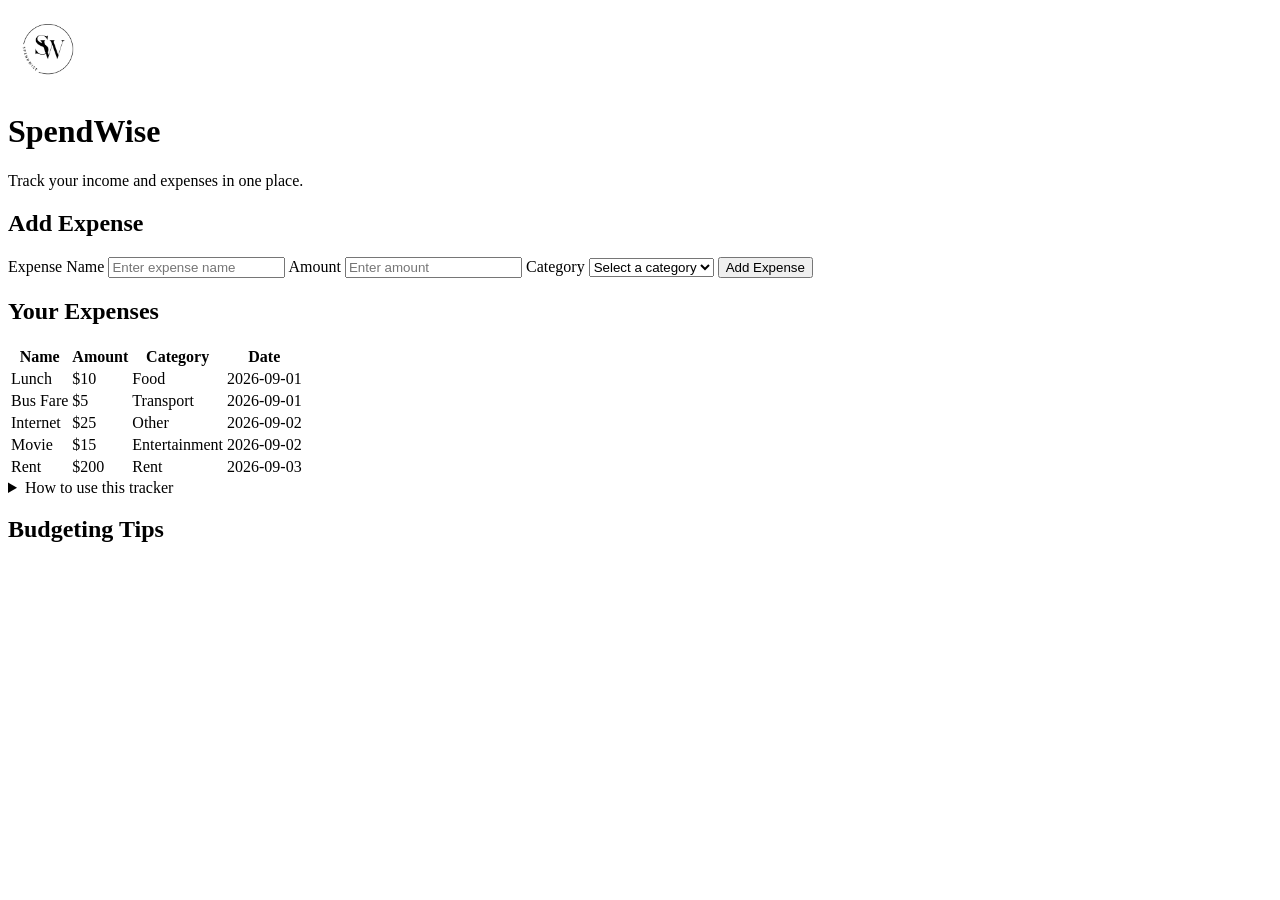
==== index.html @ 2a1459c1 "Week 3" ====
<!DOCTYPE html>
<html lang="en">
<head>
    <meta charset="UTF-8">
    <meta name="viewport" content="width=device-width, initial-scale=1.0">
    <title>SpendWise - Budget Tracker</title>
    <link rel="preconnect" href="https://fonts.googleapis.com">
<link rel="preconnect" href="https://fonts.gstatic.com" crossorigin>
<link href="https://fonts.googleapis.com/css2?family=DM+Sans:wght@400;500;600;700&family=Space+Grotesk:wght@500;600;700&display=swap" rel="stylesheet">


<link rel="stylesheet" href="style.css">
</head>

<body>

    <header id="page-header">
        <img
            src="Assets/Logo.jpg"
            alt="SpendWise logo"
            width="80"
        >

        <h1>SpendWise</h1>
        <p>Track your income and expenses in one place.</p>
    </header>

    <!-- Add Expense Section -->
    <section class="add-expense-section">
        <h2>Add Expense</h2>

        <form>
            <label for="expense-name">Expense Name</label>
            <input
                type="text"
                id="expense-name"
                placeholder="Enter expense name"
            >

            <label for="expense-amount">Amount</label>
            <input
                type="number"
                id="expense-amount"
                placeholder="Enter amount"
            >

            <label for="expense-category">Category</label>
            <select id="expense-category">
                <option value="">Select a category</option>
                <option value="food">Food</option>
                <option value="transport">Transport</option>
                <option value="rent">Rent</option>
                <option value="entertainment">Entertainment</option>
                <option value="other">Other</option>
            </select>

            <button type="button">Add Expense</button>
        </form>
    </section>

    <!-- Expenses Section -->
    <section class="expenses-section">
        <h2>Your Expenses</h2>

        <table>
            <thead>
                <tr>
                    <th>Name</th>
                    <th>Amount</th>
                    <th>Category</th>
                    <th>Date</th>
                </tr>
            </thead>

            <tbody>
                <tr>
                    <td>Lunch</td>
                    <td>$10</td>
                    <td>Food</td>
                    <td>2026-09-01</td>
                </tr>

                <tr>
                    <td>Bus Fare</td>
                    <td>$5</td>
                    <td>Transport</td>
                    <td>2026-09-01</td>
                </tr>

                <tr>
                    <td>Internet</td>
                    <td>$25</td>
                    <td>Other</td>
                    <td>2026-09-02</td>
                </tr>

                <tr>
                    <td>Movie</td>
                    <td>$15</td>
                    <td>Entertainment</td>
                    <td>2026-09-02</td>
                </tr>

                <tr>
                    <td>Rent</td>
                    <td>$200</td>
                    <td>Rent</td>
                    <td>2026-09-03</td>
                </tr>
            </tbody>
        </table>
    </section>

    <!-- Interactive Details Section -->
    <details>
        <summary>How to use this tracker</summary>
        <p>
            Enter the name and amount of your expense, select a category,
            and click the Add Expense button. Expense functionality will
            be added with JavaScript in a later week.
        </p>
    </details>

    <!-- Multimedia Section -->
    <section class="multimedia-section">
        <h2>Budgeting Tips</h2>

        <iframe
            width="560"
            height="315"
            src="https://www.youtube.com/embed/HQzoZfc3GwQ"
            title="Budgeting tips video"
            frameborder="0"
            allowfullscreen>
        </iframe>
    </section>

</body>
</html>
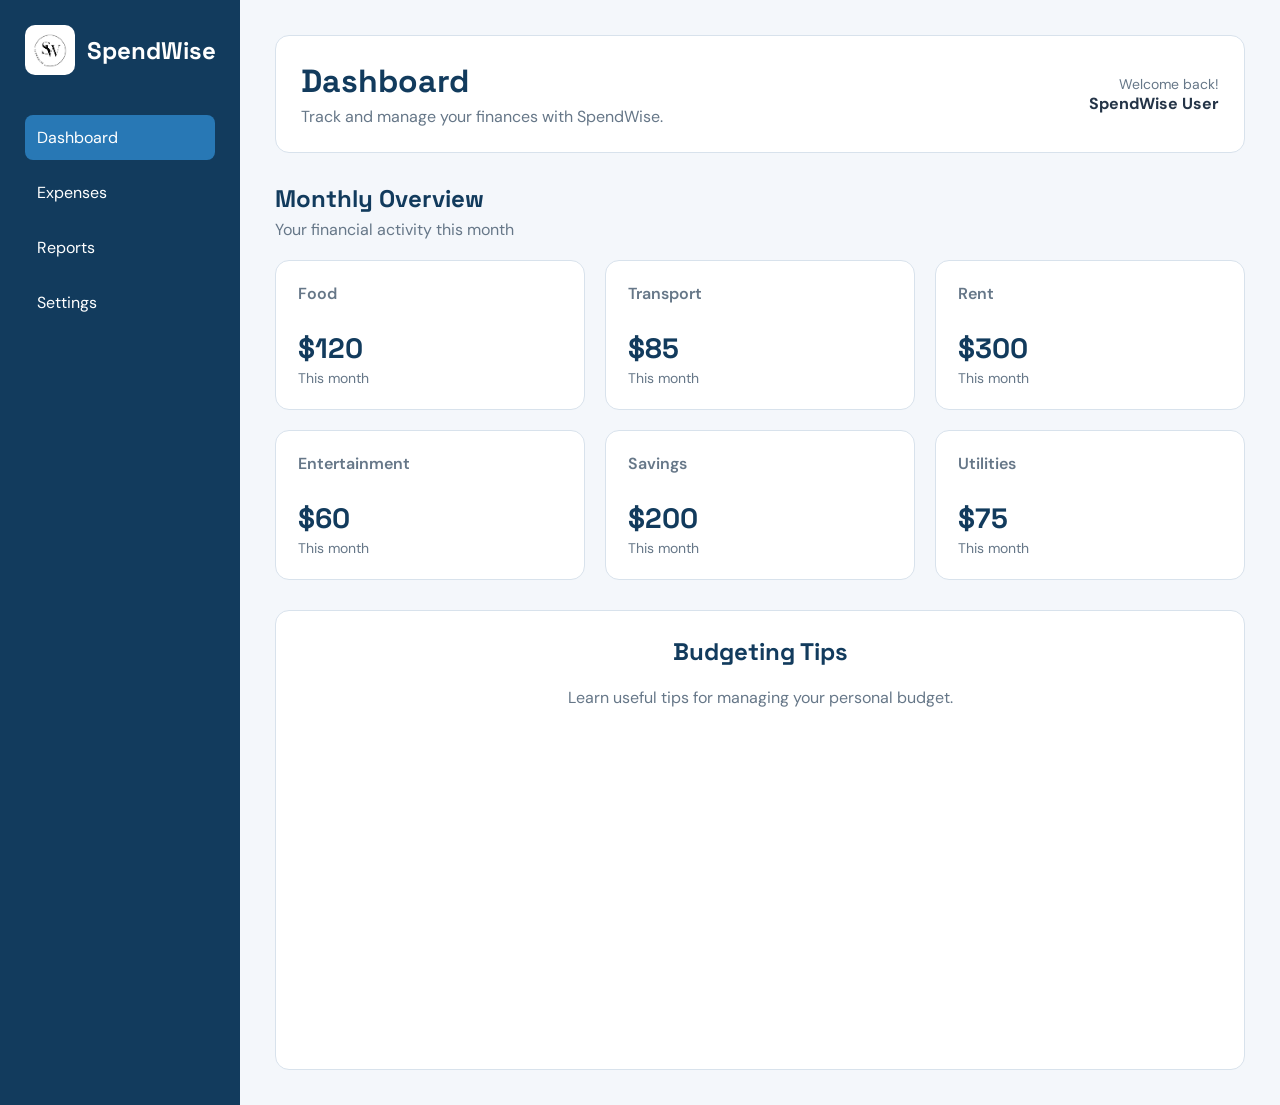
==== commit bbed4c8b: "Week 4" ====
--- a/index.html
+++ b/index.html
@@ -1,139 +1,353 @@
 <!DOCTYPE html>
 <html lang="en">
+
 <head>
     <meta charset="UTF-8">
+
     <meta name="viewport" content="width=device-width, initial-scale=1.0">
+
     <title>SpendWise - Budget Tracker</title>
+
+    <!-- Google Fonts -->
     <link rel="preconnect" href="https://fonts.googleapis.com">
-<link rel="preconnect" href="https://fonts.gstatic.com" crossorigin>
-<link href="https://fonts.googleapis.com/css2?family=DM+Sans:wght@400;500;600;700&family=Space+Grotesk:wght@500;600;700&display=swap" rel="stylesheet">
-
-
-<link rel="stylesheet" href="style.css">
+
+    <link
+        rel="preconnect"
+        href="https://fonts.gstatic.com"
+        crossorigin
+    >
+
+    <link
+        href="https://fonts.googleapis.com/css2?family=DM+Sans:wght@400;500;600;700&family=Space+Grotesk:wght@500;600;700&display=swap"
+        rel="stylesheet"
+    >
+
+    <!-- CSS -->
+    <link rel="stylesheet" href="./styles.css">
 </head>
 
+
 <body>
 
-    <header id="page-header">
-        <img
-            src="Assets/Logo.jpg"
-            alt="SpendWise logo"
-            width="80"
-        >
-
-        <h1>SpendWise</h1>
-        <p>Track your income and expenses in one place.</p>
-    </header>
-
-    <!-- Add Expense Section -->
-    <section class="add-expense-section">
-        <h2>Add Expense</h2>
-
-        <form>
-            <label for="expense-name">Expense Name</label>
-            <input
-                type="text"
-                id="expense-name"
-                placeholder="Enter expense name"
+    <!-- =====================================
+         MAIN DASHBOARD
+         ===================================== -->
+
+    <div class="dashboard">
+
+
+        <!-- =====================================
+             SIDEBAR / NAVIGATION
+             ===================================== -->
+
+        <aside class="sidebar">
+
+            <div class="sidebar-logo">
+
+                <!-- Existing Week 2 logo -->
+                <img
+                    src="Assets/Logo.jpg"
+                    alt="SpendWise logo"
+                    width="50"
+                >
+
+                <h2>SpendWise</h2>
+
+            </div>
+
+
+            <nav class="navigation">
+
+                <a
+                    href="#dashboard"
+                    class="nav-item active"
+                >
+                    Dashboard
+                </a>
+
+                <a
+                    href="#expenses"
+                    class="nav-item"
+                >
+                    Expenses
+                </a>
+
+                <a
+                    href="#reports"
+                    class="nav-item"
+                >
+                    Reports
+                </a>
+
+                <a
+                    href="#settings"
+                    class="nav-item"
+                >
+                    Settings
+                </a>
+
+            </nav>
+
+        </aside>
+
+
+        <!-- =====================================
+             MAIN CONTENT
+             ===================================== -->
+
+        <main class="main-content">
+
+
+            <!-- =====================================
+                 HEADER
+                 ===================================== -->
+
+            <header
+                class="dashboard-header"
+                id="dashboard"
             >
 
-            <label for="expense-amount">Amount</label>
-            <input
-                type="number"
-                id="expense-amount"
-                placeholder="Enter amount"
-            >
-
-            <label for="expense-category">Category</label>
-            <select id="expense-category">
-                <option value="">Select a category</option>
-                <option value="food">Food</option>
-                <option value="transport">Transport</option>
-                <option value="rent">Rent</option>
-                <option value="entertainment">Entertainment</option>
-                <option value="other">Other</option>
-            </select>
-
-            <button type="button">Add Expense</button>
-        </form>
-    </section>
-
-    <!-- Expenses Section -->
-    <section class="expenses-section">
-        <h2>Your Expenses</h2>
-
-        <table>
-            <thead>
-                <tr>
-                    <th>Name</th>
-                    <th>Amount</th>
-                    <th>Category</th>
-                    <th>Date</th>
-                </tr>
-            </thead>
-
-            <tbody>
-                <tr>
-                    <td>Lunch</td>
-                    <td>$10</td>
-                    <td>Food</td>
-                    <td>2026-09-01</td>
-                </tr>
-
-                <tr>
-                    <td>Bus Fare</td>
-                    <td>$5</td>
-                    <td>Transport</td>
-                    <td>2026-09-01</td>
-                </tr>
-
-                <tr>
-                    <td>Internet</td>
-                    <td>$25</td>
-                    <td>Other</td>
-                    <td>2026-09-02</td>
-                </tr>
-
-                <tr>
-                    <td>Movie</td>
-                    <td>$15</td>
-                    <td>Entertainment</td>
-                    <td>2026-09-02</td>
-                </tr>
-
-                <tr>
-                    <td>Rent</td>
-                    <td>$200</td>
-                    <td>Rent</td>
-                    <td>2026-09-03</td>
-                </tr>
-            </tbody>
-        </table>
-    </section>
-
-    <!-- Interactive Details Section -->
-    <details>
-        <summary>How to use this tracker</summary>
-        <p>
-            Enter the name and amount of your expense, select a category,
-            and click the Add Expense button. Expense functionality will
-            be added with JavaScript in a later week.
-        </p>
-    </details>
-
-    <!-- Multimedia Section -->
-    <section class="multimedia-section">
-        <h2>Budgeting Tips</h2>
-
-        <iframe
-            width="560"
-            height="315"
-            src="https://www.youtube.com/embed/HQzoZfc3GwQ"
-            title="Budgeting tips video"
-            frameborder="0"
-            allowfullscreen>
-        </iframe>
-    </section>
+                <div class="header-content">
+
+                    <h1>Dashboard</h1>
+
+                    <p>
+                        Track and manage your finances with SpendWise.
+                    </p>
+
+                </div>
+
+
+                <div class="user-info">
+
+                    <span>Welcome back!</span>
+
+                    <strong>SpendWise User</strong>
+
+                </div>
+
+            </header>
+
+
+            <!-- =====================================
+                 MONTHLY OVERVIEW
+                 ===================================== -->
+
+            <section class="dashboard-section">
+
+                <div class="section-heading">
+
+                    <h2>Monthly Overview</h2>
+
+                    <p>
+                        Your financial activity this month
+                    </p>
+
+                </div>
+
+
+                <!-- =====================================
+                     CATEGORY CARDS
+                     ===================================== -->
+
+                <div class="card-grid">
+
+
+                    <!-- Food -->
+
+                    <article
+                        class="category-card"
+                        tabindex="0"
+                    >
+
+                        <div class="card-top">
+
+                            <span class="card-label">
+                                Food
+                            </span>
+
+                        </div>
+
+
+                        <div class="card-bottom">
+
+                            <h3>$120</h3>
+
+                            <p>This month</p>
+
+                        </div>
+
+                    </article>
+
+
+                    <!-- Transport -->
+
+                    <article
+                        class="category-card"
+                        tabindex="0"
+                    >
+
+                        <div class="card-top">
+
+                            <span class="card-label">
+                                Transport
+                            </span>
+
+                        </div>
+
+
+                        <div class="card-bottom">
+
+                            <h3>$85</h3>
+
+                            <p>This month</p>
+
+                        </div>
+
+                    </article>
+
+
+                    <!-- Rent -->
+
+                    <article
+                        class="category-card"
+                        tabindex="0"
+                    >
+
+                        <div class="card-top">
+
+                            <span class="card-label">
+                                Rent
+                            </span>
+
+                        </div>
+
+
+                        <div class="card-bottom">
+
+                            <h3>$300</h3>
+
+                            <p>This month</p>
+
+                        </div>
+
+                    </article>
+
+
+                    <!-- Entertainment -->
+
+                    <article
+                        class="category-card"
+                        tabindex="0"
+                    >
+
+                        <div class="card-top">
+
+                            <span class="card-label">
+                                Entertainment
+                            </span>
+
+                        </div>
+
+
+                        <div class="card-bottom">
+
+                            <h3>$60</h3>
+
+                            <p>This month</p>
+
+                        </div>
+
+                    </article>
+
+
+                    <!-- Savings -->
+
+                    <article
+                        class="category-card"
+                        tabindex="0"
+                    >
+
+                        <div class="card-top">
+
+                            <span class="card-label">
+                                Savings
+                            </span>
+
+                        </div>
+
+
+                        <div class="card-bottom">
+
+                            <h3>$200</h3>
+
+                            <p>This month</p>
+
+                        </div>
+
+                    </article>
+
+
+                    <!-- Utilities -->
+
+                    <article
+                        class="category-card"
+                        tabindex="0"
+                    >
+
+                        <div class="card-top">
+
+                            <span class="card-label">
+                                Utilities
+                            </span>
+
+                        </div>
+
+
+                        <div class="card-bottom">
+
+                            <h3>$75</h3>
+
+                            <p>This month</p>
+
+                        </div>
+
+                    </article>
+
+                </div>
+
+            </section>
+
+
+            <!-- =====================================
+                 PREVIOUS WEEK MULTIMEDIA
+                 ===================================== -->
+
+            <section class="multimedia-section">
+
+                <h2>Budgeting Tips</h2>
+
+                <p>
+                    Learn useful tips for managing your personal budget.
+                </p>
+
+                <iframe
+                    width="560"
+                    height="315"
+                    src="https://www.youtube.com/embed/HQzoZfc3GwQ"
+                    title="Budgeting tips video"
+                    frameborder="0"
+                    allowfullscreen>
+                </iframe>
+
+            </section>
+
+
+        </main>
+
+    </div>
+
 
 </body>
+
 </html>
--- a/styles.css
+++ b/styles.css
@@ -0,0 +1,539 @@
+/* =========================================
+   SPENDWISE
+   WEEK 4 ASSIGNMENT
+   CSS GRID + FLEXBOX
+   ========================================= */
+
+
+/* =========================================
+   CSS CUSTOM PROPERTIES
+   ========================================= */
+
+:root {
+
+    /* Brand color */
+    --brand-color: #123b5d;
+
+    /* Accent color */
+    --accent-color: #2878b5;
+
+    /* Background and surface */
+    --background-color: #f4f7fb;
+    --surface-color: #ffffff;
+
+    /* Text colors */
+    --primary-text-color: #243447;
+    --secondary-text-color: #667788;
+
+    /* Other theme variables */
+    --light-text-color: #ffffff;
+    --border-color: #d8e2ec;
+
+    /* Card shadow */
+    --card-shadow: 0 8px 20px rgba(18, 59, 93, 0.12);
+}
+
+
+/* =========================================
+   BASIC STYLES
+   ========================================= */
+
+* {
+    box-sizing: border-box;
+}
+
+
+body {
+
+    margin: 0;
+
+    font-family: "DM Sans", sans-serif;
+
+    background-color: var(--background-color);
+
+    color: var(--primary-text-color);
+}
+
+
+/* =========================================
+   DASHBOARD
+   CSS GRID
+   ========================================= */
+
+.dashboard {
+
+    min-height: 100vh;
+
+    display: grid;
+
+    grid-template-columns: 240px 1fr;
+}
+
+
+/* =========================================
+   SIDEBAR
+   FLEXBOX
+   ========================================= */
+
+.sidebar {
+
+    background-color: var(--brand-color);
+
+    color: var(--light-text-color);
+
+    padding: 25px;
+
+    display: flex;
+
+    flex-direction: column;
+}
+
+
+/* =========================================
+   SIDEBAR LOGO
+   FLEXBOX
+   ========================================= */
+
+.sidebar-logo {
+
+    display: flex;
+
+    align-items: center;
+
+    gap: 12px;
+
+    margin-bottom: 40px;
+}
+
+
+.sidebar-logo img {
+
+    border-radius: 10px;
+}
+
+
+.sidebar-logo h2 {
+
+    margin: 0;
+
+    font-family: "Space Grotesk", sans-serif;
+}
+
+
+/* =========================================
+   NAVIGATION
+   FLEXBOX
+   ========================================= */
+
+.navigation {
+
+    display: flex;
+
+    flex-direction: column;
+
+    gap: 10px;
+}
+
+
+.nav-item {
+
+    display: flex;
+
+    align-items: center;
+
+    padding: 12px;
+
+    color: var(--light-text-color);
+
+    text-decoration: none;
+
+    border-radius: 8px;
+
+    transition: background-color 0.2s ease;
+}
+
+
+.nav-item:hover,
+.nav-item.active {
+
+    background-color: var(--accent-color);
+}
+
+
+/* =========================================
+   MAIN CONTENT
+   ========================================= */
+
+.main-content {
+
+    padding: 35px;
+}
+
+
+/* =========================================
+   HEADER
+   FLEXBOX
+   ========================================= */
+
+.dashboard-header {
+
+    display: flex;
+
+    justify-content: space-between;
+
+    align-items: center;
+
+    background-color: var(--surface-color);
+
+    padding: 25px;
+
+    margin-bottom: 30px;
+
+    border: 1px solid var(--border-color);
+
+    border-radius: 14px;
+}
+
+
+/* Header heading */
+
+.dashboard-header h1 {
+
+    margin: 0 0 5px;
+
+    font-family: "Space Grotesk", sans-serif;
+
+    color: var(--brand-color);
+}
+
+
+/* Header paragraph */
+
+.dashboard-header p {
+
+    margin: 0;
+
+    color: var(--secondary-text-color);
+}
+
+
+/* =========================================
+   USER INFORMATION
+   FLEXBOX
+   ========================================= */
+
+.user-info {
+
+    display: flex;
+
+    flex-direction: column;
+
+    text-align: right;
+}
+
+
+.user-info span {
+
+    color: var(--secondary-text-color);
+
+    font-size: 14px;
+}
+
+
+/* =========================================
+   SECTION HEADING
+   ========================================= */
+
+.section-heading {
+
+    margin-bottom: 20px;
+}
+
+
+.section-heading h2 {
+
+    margin: 0;
+
+    font-family: "Space Grotesk", sans-serif;
+
+    color: var(--brand-color);
+}
+
+
+.section-heading p {
+
+    margin: 5px 0 0;
+
+    color: var(--secondary-text-color);
+}
+
+
+/* =========================================
+   CATEGORY CARD GRID
+   CSS GRID
+   ========================================= */
+
+.card-grid {
+
+    display: grid;
+
+    grid-template-columns: repeat(3, 1fr);
+
+    gap: 20px;
+}
+
+
+/* =========================================
+   CATEGORY CARDS
+   FLEXBOX
+   ========================================= */
+
+.category-card {
+
+    background-color: var(--surface-color);
+
+    min-height: 150px;
+
+    padding: 22px;
+
+    border: 1px solid var(--border-color);
+
+    border-radius: 14px;
+
+    display: flex;
+
+    flex-direction: column;
+
+    justify-content: space-between;
+
+    transition:
+        transform 0.2s ease,
+        box-shadow 0.2s ease;
+}
+
+
+/* =========================================
+   HOVER MICRO-INTERACTION
+   ========================================= */
+
+.category-card:hover {
+
+    transform: translateY(-4px);
+
+    box-shadow: var(--card-shadow);
+}
+
+
+/* =========================================
+   KEYBOARD FOCUS MICRO-INTERACTION
+   ========================================= */
+
+.category-card:focus {
+
+    outline: 2px solid var(--accent-color);
+
+    transform: translateY(-4px);
+
+    box-shadow: var(--card-shadow);
+}
+
+
+/* =========================================
+   CARD CONTENT
+   FLEXBOX
+   ========================================= */
+
+.card-top {
+
+    display: flex;
+
+    align-items: center;
+}
+
+
+.card-label {
+
+    font-weight: 600;
+
+    color: var(--secondary-text-color);
+}
+
+
+.card-bottom h3 {
+
+    margin: 0;
+
+    font-family: "Space Grotesk", sans-serif;
+
+    font-size: 28px;
+
+    color: var(--brand-color);
+}
+
+
+.card-bottom p {
+
+    margin: 3px 0 0;
+
+    color: var(--secondary-text-color);
+
+    font-size: 14px;
+}
+
+
+/* =========================================
+   PREVIOUS WEEK MULTIMEDIA
+   ========================================= */
+
+.multimedia-section {
+
+    margin-top: 30px;
+
+    padding: 25px;
+
+    background-color: var(--surface-color);
+
+    border: 1px solid var(--border-color);
+
+    border-radius: 14px;
+
+    text-align: center;
+}
+
+
+.multimedia-section h2 {
+
+    margin-top: 0;
+
+    font-family: "Space Grotesk", sans-serif;
+
+    color: var(--brand-color);
+}
+
+
+.multimedia-section p {
+
+    color: var(--secondary-text-color);
+}
+
+
+.multimedia-section iframe {
+
+    max-width: 100%;
+
+    border-radius: 10px;
+}
+
+
+/* =========================================
+   RESPONSIVE DESIGN
+   BELOW 768px
+   ========================================= */
+
+@media (max-width: 768px) {
+
+    /* Single-column dashboard */
+
+    .dashboard {
+
+        grid-template-columns: 1fr;
+    }
+
+
+    /* Sidebar */
+
+    .sidebar {
+
+        padding: 15px;
+    }
+
+
+    .sidebar-logo {
+
+        margin-bottom: 15px;
+    }
+
+
+    /* Horizontal navigation */
+
+    .navigation {
+
+        flex-direction: row;
+
+        flex-wrap: wrap;
+    }
+
+
+    .nav-item {
+
+        flex: 1;
+
+        justify-content: center;
+    }
+
+
+    /* Main content */
+
+    .main-content {
+
+        padding: 20px;
+    }
+
+
+    /* Header becomes vertical */
+
+    .dashboard-header {
+
+        flex-direction: column;
+
+        align-items: flex-start;
+
+        gap: 15px;
+    }
+
+
+    .user-info {
+
+        text-align: left;
+    }
+
+
+    /* Cards become one column */
+
+    .card-grid {
+
+        grid-template-columns: 1fr;
+    }
+
+}
+
+
+/* =========================================
+   DARK THEME
+   STRETCH GOAL
+   ========================================= */
+
+@media (prefers-color-scheme: dark) {
+
+    :root {
+
+        --brand-color: #8ec5e8;
+
+        --accent-color: #4d9ed0;
+
+        --background-color: #101820;
+
+        --surface-color: #1e2933;
+
+        --primary-text-color: #f1f5f9;
+
+        --secondary-text-color: #b5c1cc;
+
+        --light-text-color: #ffffff;
+
+        --border-color: #344454;
+
+        --card-shadow: 0 8px 20px rgba(0, 0, 0, 0.25);
+    }
+
+}
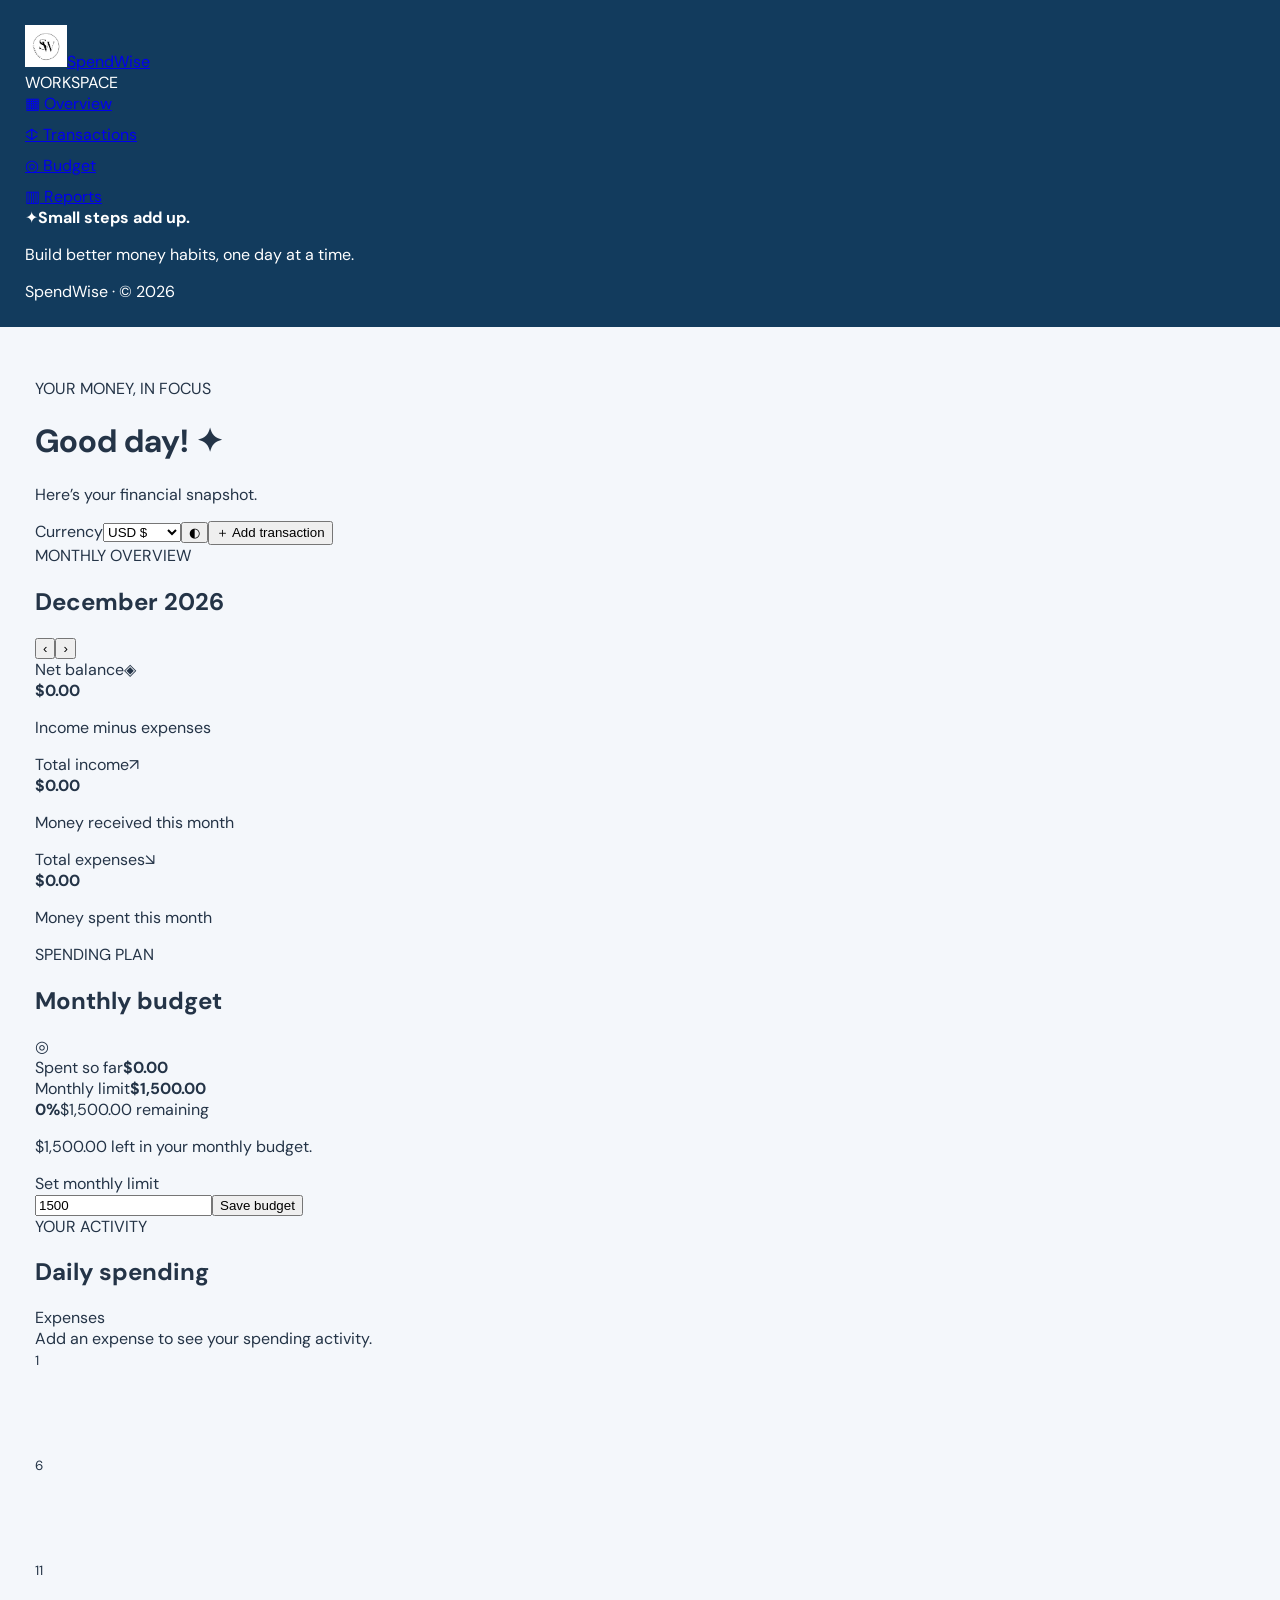
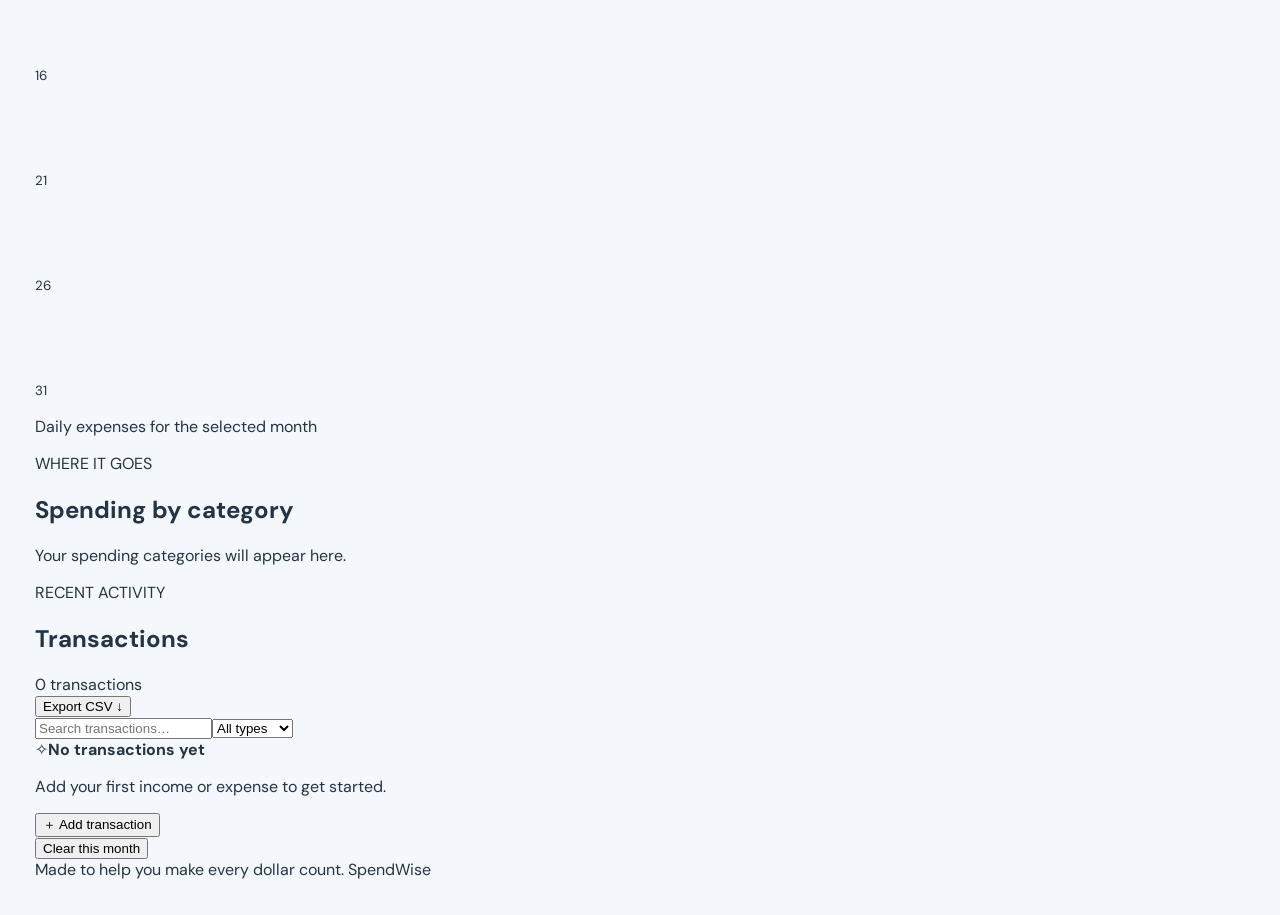
==== commit 6890d084: "Build responsive SpendWise finance dashboard" ====
--- a/index.html
+++ b/index.html
@@ -1,353 +1,30 @@
-<!DOCTYPE html>
-<html lang="en">
-
-<head>
-    <meta charset="UTF-8">
-
-    <meta name="viewport" content="width=device-width, initial-scale=1.0">
-
-    <title>SpendWise - Budget Tracker</title>
-
-    <!-- Google Fonts -->
-    <link rel="preconnect" href="https://fonts.googleapis.com">
-
-    <link
-        rel="preconnect"
-        href="https://fonts.gstatic.com"
-        crossorigin
-    >
-
-    <link
-        href="https://fonts.googleapis.com/css2?family=DM+Sans:wght@400;500;600;700&family=Space+Grotesk:wght@500;600;700&display=swap"
-        rel="stylesheet"
-    >
-
-    <!-- CSS -->
-    <link rel="stylesheet" href="./styles.css">
-</head>
-
-
-<body>
-
-    <!-- =====================================
-         MAIN DASHBOARD
-         ===================================== -->
-
-    <div class="dashboard">
-
-
-        <!-- =====================================
-             SIDEBAR / NAVIGATION
-             ===================================== -->
-
-        <aside class="sidebar">
-
-            <div class="sidebar-logo">
-
-                <!-- Existing Week 2 logo -->
-                <img
-                    src="Assets/Logo.jpg"
-                    alt="SpendWise logo"
-                    width="50"
-                >
-
-                <h2>SpendWise</h2>
-
-            </div>
-
-
-            <nav class="navigation">
-
-                <a
-                    href="#dashboard"
-                    class="nav-item active"
-                >
-                    Dashboard
-                </a>
-
-                <a
-                    href="#expenses"
-                    class="nav-item"
-                >
-                    Expenses
-                </a>
-
-                <a
-                    href="#reports"
-                    class="nav-item"
-                >
-                    Reports
-                </a>
-
-                <a
-                    href="#settings"
-                    class="nav-item"
-                >
-                    Settings
-                </a>
-
-            </nav>
-
-        </aside>
-
-
-        <!-- =====================================
-             MAIN CONTENT
-             ===================================== -->
-
-        <main class="main-content">
-
-
-            <!-- =====================================
-                 HEADER
-                 ===================================== -->
-
-            <header
-                class="dashboard-header"
-                id="dashboard"
-            >
-
-                <div class="header-content">
-
-                    <h1>Dashboard</h1>
-
-                    <p>
-                        Track and manage your finances with SpendWise.
-                    </p>
-
-                </div>
-
-
-                <div class="user-info">
-
-                    <span>Welcome back!</span>
-
-                    <strong>SpendWise User</strong>
-
-                </div>
-
-            </header>
-
-
-            <!-- =====================================
-                 MONTHLY OVERVIEW
-                 ===================================== -->
-
-            <section class="dashboard-section">
-
-                <div class="section-heading">
-
-                    <h2>Monthly Overview</h2>
-
-                    <p>
-                        Your financial activity this month
-                    </p>
-
-                </div>
-
-
-                <!-- =====================================
-                     CATEGORY CARDS
-                     ===================================== -->
-
-                <div class="card-grid">
-
-
-                    <!-- Food -->
-
-                    <article
-                        class="category-card"
-                        tabindex="0"
-                    >
-
-                        <div class="card-top">
-
-                            <span class="card-label">
-                                Food
-                            </span>
-
-                        </div>
-
-
-                        <div class="card-bottom">
-
-                            <h3>$120</h3>
-
-                            <p>This month</p>
-
-                        </div>
-
-                    </article>
-
-
-                    <!-- Transport -->
-
-                    <article
-                        class="category-card"
-                        tabindex="0"
-                    >
-
-                        <div class="card-top">
-
-                            <span class="card-label">
-                                Transport
-                            </span>
-
-                        </div>
-
-
-                        <div class="card-bottom">
-
-                            <h3>$85</h3>
-
-                            <p>This month</p>
-
-                        </div>
-
-                    </article>
-
-
-                    <!-- Rent -->
-
-                    <article
-                        class="category-card"
-                        tabindex="0"
-                    >
-
-                        <div class="card-top">
-
-                            <span class="card-label">
-                                Rent
-                            </span>
-
-                        </div>
-
-
-                        <div class="card-bottom">
-
-                            <h3>$300</h3>
-
-                            <p>This month</p>
-
-                        </div>
-
-                    </article>
-
-
-                    <!-- Entertainment -->
-
-                    <article
-                        class="category-card"
-                        tabindex="0"
-                    >
-
-                        <div class="card-top">
-
-                            <span class="card-label">
-                                Entertainment
-                            </span>
-
-                        </div>
-
-
-                        <div class="card-bottom">
-
-                            <h3>$60</h3>
-
-                            <p>This month</p>
-
-                        </div>
-
-                    </article>
-
-
-                    <!-- Savings -->
-
-                    <article
-                        class="category-card"
-                        tabindex="0"
-                    >
-
-                        <div class="card-top">
-
-                            <span class="card-label">
-                                Savings
-                            </span>
-
-                        </div>
-
-
-                        <div class="card-bottom">
-
-                            <h3>$200</h3>
-
-                            <p>This month</p>
-
-                        </div>
-
-                    </article>
-
-
-                    <!-- Utilities -->
-
-                    <article
-                        class="category-card"
-                        tabindex="0"
-                    >
-
-                        <div class="card-top">
-
-                            <span class="card-label">
-                                Utilities
-                            </span>
-
-                        </div>
-
-
-                        <div class="card-bottom">
-
-                            <h3>$75</h3>
-
-                            <p>This month</p>
-
-                        </div>
-
-                    </article>
-
-                </div>
-
-            </section>
-
-
-            <!-- =====================================
-                 PREVIOUS WEEK MULTIMEDIA
-                 ===================================== -->
-
-            <section class="multimedia-section">
-
-                <h2>Budgeting Tips</h2>
-
-                <p>
-                    Learn useful tips for managing your personal budget.
-                </p>
-
-                <iframe
-                    width="560"
-                    height="315"
-                    src="https://www.youtube.com/embed/HQzoZfc3GwQ"
-                    title="Budgeting tips video"
-                    frameborder="0"
-                    allowfullscreen>
-                </iframe>
-
-            </section>
-
-
-        </main>
-
-    </div>
-
-
-</body>
-
-</html>+<!doctype html>
+<html lang="en"><head>
+<meta charset="utf-8"><meta name="viewport" content="width=device-width, initial-scale=1">
+<meta name="theme-color" content="#123b5d"><meta name="description" content="SpendWise helps you track income, expenses and monthly budgets in one simple dashboard.">
+<title>SpendWise — Personal Budget Tracker</title><link rel="icon" type="image/jpeg" href="./Assets/Logo.jpg">
+<link rel="preconnect" href="https://fonts.googleapis.com"><link rel="preconnect" href="https://fonts.gstatic.com" crossorigin>
+<link href="https://fonts.googleapis.com/css2?family=DM+Sans:wght@400;500;600;700&family=Space+Grotesk:wght@500;600;700&display=swap" rel="stylesheet">
+<link rel="stylesheet" href="./styles.css"><script src="./script.js" defer></script></head>
+<body><div class="app-shell">
+<aside class="sidebar"><a class="brand" href="#overview"><img src="./Assets/Logo.jpg" alt="" width="42" height="42"><span>SpendWise</span></a>
+<div class="nav-caption">WORKSPACE</div><nav class="navigation" aria-label="Main navigation">
+<a class="nav-link active" href="#overview"><span>▦</span> Overview</a><a class="nav-link" href="#transactions"><span>↕</span> Transactions</a><a class="nav-link" href="#budget"><span>◎</span> Budget</a><a class="nav-link" href="#reports"><span>▥</span> Reports</a></nav>
+<div class="sidebar-bottom"><div class="sidebar-note"><span class="note-icon">✦</span><strong>Small steps add up.</strong><p>Build better money habits, one day at a time.</p></div><div class="sidebar-footer">SpendWise · © <span id="currentYear"></span></div></div></aside>
+<main class="main-content"><header class="topbar"><div><p class="eyebrow">YOUR MONEY, IN FOCUS</p><h1>Good day! <span class="wave">✦</span></h1><p class="page-subtitle">Here’s your financial snapshot.</p></div>
+<div class="topbar-actions"><label class="currency-control"><span>Currency</span><select id="currencySelect" aria-label="Display currency"><option value="USD">USD $</option><option value="KES">KES KSh</option><option value="SSP">SSP £</option><option value="EUR">EUR €</option><option value="GBP">GBP £</option></select></label><button class="icon-button theme-button" id="themeToggle" type="button" aria-label="Toggle dark theme">◐</button><button class="button button-primary" id="addTransaction" type="button">＋ Add transaction</button></div></header>
+<section class="month-toolbar" id="overview"><div><span class="eyebrow">MONTHLY OVERVIEW</span><h2 id="monthLabel">Month</h2></div><div class="month-controls"><button class="icon-button" id="prevMonth" aria-label="Previous month">‹</button><button class="icon-button" id="nextMonth" aria-label="Next month">›</button></div></section>
+<section class="summary-grid" aria-label="Financial summary"><article class="summary-card balance-card" id="balanceCard"><div class="summary-top"><span>Net balance</span><span class="summary-icon">◈</span></div><strong id="netBalance">$0.00</strong><p>Income minus expenses</p></article><article class="summary-card"><div class="summary-top"><span>Total income</span><span class="summary-icon income-icon">↗</span></div><strong id="totalIncome">$0.00</strong><p>Money received this month</p></article><article class="summary-card"><div class="summary-top"><span>Total expenses</span><span class="summary-icon expense-icon">↘</span></div><strong id="totalExpenses">$0.00</strong><p>Money spent this month</p></article></section>
+<section class="content-grid"><article class="panel budget-panel" id="budget"><div class="panel-heading"><div><span class="eyebrow">SPENDING PLAN</span><h2>Monthly budget</h2></div><span class="panel-icon">◎</span></div><div class="budget-numbers"><div><span class="muted">Spent so far</span><strong id="budgetSpent">$0.00</strong></div><div class="align-right"><span class="muted">Monthly limit</span><strong id="budgetAmount">$1,500.00</strong></div></div><div class="progress-track"><span id="budgetProgress"></span></div><div class="progress-meta"><strong id="budgetPercent">0%</strong><span id="budgetRemaining">Budget remaining</span></div><p class="budget-message" id="budgetMessage">Set a monthly budget to track your spending.</p><form id="budgetForm" class="budget-form"><label for="budgetInput">Set monthly limit</label><div class="inline-form"><input id="budgetInput" type="number" min="0" step="0.01" required><button class="button button-secondary" type="submit">Save budget</button></div></form></article>
+<article class="panel chart-panel" id="reports"><div class="panel-heading"><div><span class="eyebrow">YOUR ACTIVITY</span><h2>Daily spending</h2></div><span class="chart-legend"><i></i> Expenses</span></div><div class="chart-wrap"><div class="chart-empty" id="chartEmpty">Add an expense to see your spending activity.</div><div class="spending-chart" id="spendingChart" aria-label="Daily expense chart"></div></div><p class="chart-footnote">Daily expenses for the selected month</p></article></section>
+<section class="content-grid lower-grid"><article class="panel categories-panel"><div class="panel-heading"><div><span class="eyebrow">WHERE IT GOES</span><h2>Spending by category</h2></div></div><div id="categoryBreakdown" class="category-breakdown"><p class="muted">Your spending categories will appear here.</p></div></article>
+<article class="panel transactions-panel" id="transactions"><div class="panel-heading transaction-heading"><div><span class="eyebrow">RECENT ACTIVITY</span><h2>Transactions</h2><span class="muted" id="transactionCount">0 transactions</span></div><button class="text-button" id="exportCsv" type="button">Export CSV ↓</button></div>
+<div class="transaction-tools"><input id="transactionSearch" type="search" placeholder="Search transactions…" aria-label="Search transactions"><select id="transactionFilter" aria-label="Filter transactions"><option value="all">All types</option><option value="expense">Expenses</option><option value="income">Income</option></select></div><div id="transactionList" class="transaction-list"></div>
+<div id="emptyState" class="empty-state" hidden><span>✧</span><strong>No transactions yet</strong><p>Add your first income or expense to get started.</p><button class="button button-secondary" id="addFirstTransaction" type="button">＋ Add transaction</button></div><div class="list-footer"><button class="text-button danger-text" id="clearMonth" type="button">Clear this month</button></div></article></section>
+<footer class="main-footer">Made to help you make every dollar count. <span>SpendWise</span></footer></main></div>
+<dialog class="transaction-modal" id="transactionModal" aria-labelledby="modalTitle"><form id="transactionForm" class="modal-card"><div class="modal-heading"><div><span class="eyebrow">TRANSACTION DETAILS</span><h2 id="modalTitle">Add transaction</h2></div><button class="icon-button" id="closeModal" type="button" aria-label="Close dialog">×</button></div>
+<label for="transactionType">Type</label><select id="transactionType"><option value="expense">Expense</option><option value="income">Income</option></select><label for="transactionTitle">Description</label><input id="transactionTitle" type="text" maxlength="70" placeholder="e.g. Weekly groceries" required>
+<div class="form-row"><div><label for="transactionAmount">Amount</label><input id="transactionAmount" type="number" min="0.01" step="0.01" placeholder="0.00" required></div><div><label for="transactionCategory">Category</label><select id="transactionCategory"></select></div></div>
+<label for="transactionDate">Date</label><input id="transactionDate" type="date" required><label for="transactionNote">Note <span class="muted">(optional)</span></label><textarea id="transactionNote" rows="2" maxlength="180" placeholder="Add a note…"></textarea>
+<div class="modal-actions"><button class="button button-secondary" id="cancelModal" type="button">Cancel</button><button class="button button-primary" type="submit">Save transaction</button></div></form></dialog><div class="toast" id="toast" role="status" aria-live="polite"></div>
+</body></html>
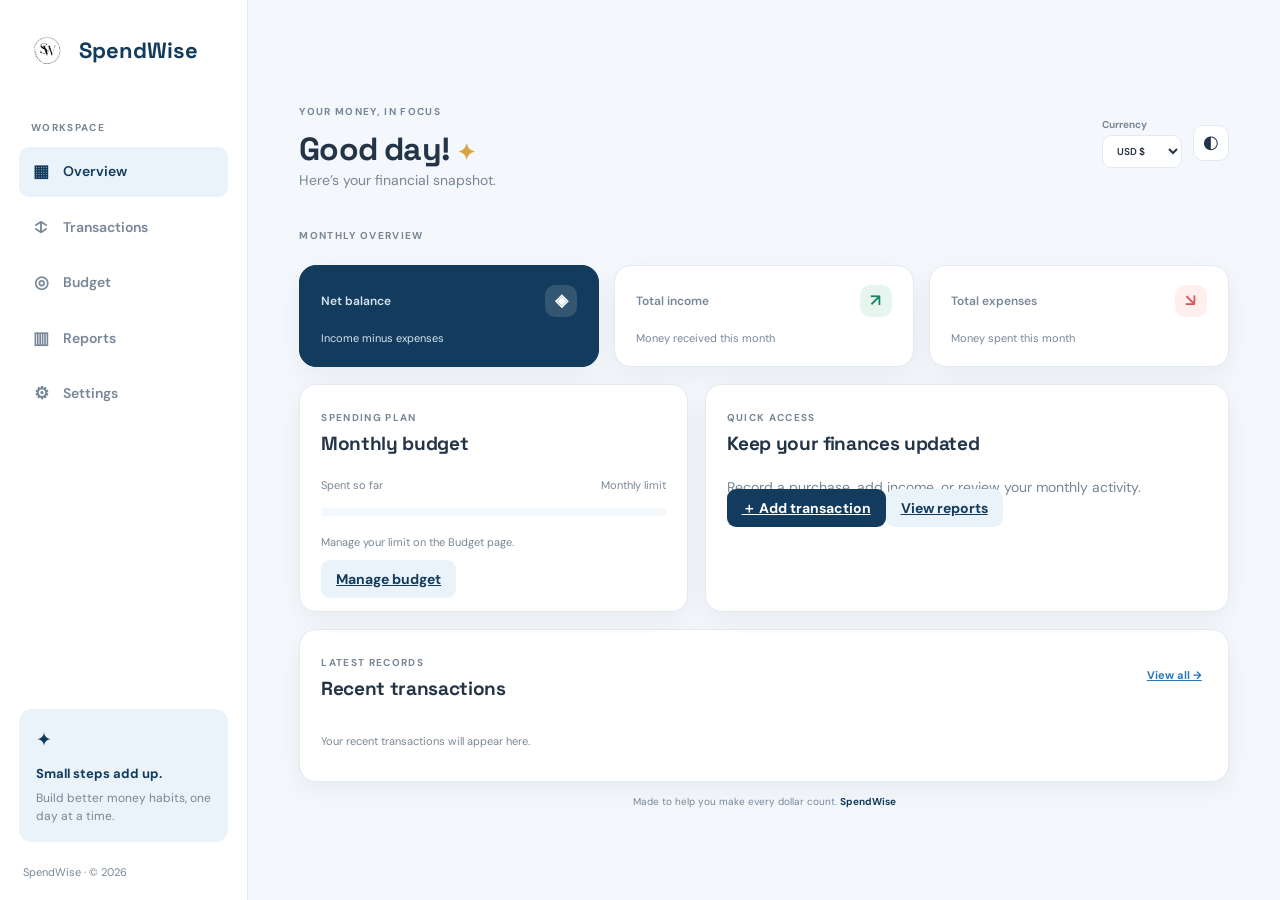
==== commit faebf514: "Convert SpendWise overview to multi-page navigation" ====
--- a/index.html
+++ b/index.html
@@ -1,30 +1 @@
-<!doctype html>
-<html lang="en"><head>
-<meta charset="utf-8"><meta name="viewport" content="width=device-width, initial-scale=1">
-<meta name="theme-color" content="#123b5d"><meta name="description" content="SpendWise helps you track income, expenses and monthly budgets in one simple dashboard.">
-<title>SpendWise — Personal Budget Tracker</title><link rel="icon" type="image/jpeg" href="./Assets/Logo.jpg">
-<link rel="preconnect" href="https://fonts.googleapis.com"><link rel="preconnect" href="https://fonts.gstatic.com" crossorigin>
-<link href="https://fonts.googleapis.com/css2?family=DM+Sans:wght@400;500;600;700&family=Space+Grotesk:wght@500;600;700&display=swap" rel="stylesheet">
-<link rel="stylesheet" href="./styles.css"><script src="./script.js" defer></script></head>
-<body><div class="app-shell">
-<aside class="sidebar"><a class="brand" href="#overview"><img src="./Assets/Logo.jpg" alt="" width="42" height="42"><span>SpendWise</span></a>
-<div class="nav-caption">WORKSPACE</div><nav class="navigation" aria-label="Main navigation">
-<a class="nav-link active" href="#overview"><span>▦</span> Overview</a><a class="nav-link" href="#transactions"><span>↕</span> Transactions</a><a class="nav-link" href="#budget"><span>◎</span> Budget</a><a class="nav-link" href="#reports"><span>▥</span> Reports</a></nav>
-<div class="sidebar-bottom"><div class="sidebar-note"><span class="note-icon">✦</span><strong>Small steps add up.</strong><p>Build better money habits, one day at a time.</p></div><div class="sidebar-footer">SpendWise · © <span id="currentYear"></span></div></div></aside>
-<main class="main-content"><header class="topbar"><div><p class="eyebrow">YOUR MONEY, IN FOCUS</p><h1>Good day! <span class="wave">✦</span></h1><p class="page-subtitle">Here’s your financial snapshot.</p></div>
-<div class="topbar-actions"><label class="currency-control"><span>Currency</span><select id="currencySelect" aria-label="Display currency"><option value="USD">USD $</option><option value="KES">KES KSh</option><option value="SSP">SSP £</option><option value="EUR">EUR €</option><option value="GBP">GBP £</option></select></label><button class="icon-button theme-button" id="themeToggle" type="button" aria-label="Toggle dark theme">◐</button><button class="button button-primary" id="addTransaction" type="button">＋ Add transaction</button></div></header>
-<section class="month-toolbar" id="overview"><div><span class="eyebrow">MONTHLY OVERVIEW</span><h2 id="monthLabel">Month</h2></div><div class="month-controls"><button class="icon-button" id="prevMonth" aria-label="Previous month">‹</button><button class="icon-button" id="nextMonth" aria-label="Next month">›</button></div></section>
-<section class="summary-grid" aria-label="Financial summary"><article class="summary-card balance-card" id="balanceCard"><div class="summary-top"><span>Net balance</span><span class="summary-icon">◈</span></div><strong id="netBalance">$0.00</strong><p>Income minus expenses</p></article><article class="summary-card"><div class="summary-top"><span>Total income</span><span class="summary-icon income-icon">↗</span></div><strong id="totalIncome">$0.00</strong><p>Money received this month</p></article><article class="summary-card"><div class="summary-top"><span>Total expenses</span><span class="summary-icon expense-icon">↘</span></div><strong id="totalExpenses">$0.00</strong><p>Money spent this month</p></article></section>
-<section class="content-grid"><article class="panel budget-panel" id="budget"><div class="panel-heading"><div><span class="eyebrow">SPENDING PLAN</span><h2>Monthly budget</h2></div><span class="panel-icon">◎</span></div><div class="budget-numbers"><div><span class="muted">Spent so far</span><strong id="budgetSpent">$0.00</strong></div><div class="align-right"><span class="muted">Monthly limit</span><strong id="budgetAmount">$1,500.00</strong></div></div><div class="progress-track"><span id="budgetProgress"></span></div><div class="progress-meta"><strong id="budgetPercent">0%</strong><span id="budgetRemaining">Budget remaining</span></div><p class="budget-message" id="budgetMessage">Set a monthly budget to track your spending.</p><form id="budgetForm" class="budget-form"><label for="budgetInput">Set monthly limit</label><div class="inline-form"><input id="budgetInput" type="number" min="0" step="0.01" required><button class="button button-secondary" type="submit">Save budget</button></div></form></article>
-<article class="panel chart-panel" id="reports"><div class="panel-heading"><div><span class="eyebrow">YOUR ACTIVITY</span><h2>Daily spending</h2></div><span class="chart-legend"><i></i> Expenses</span></div><div class="chart-wrap"><div class="chart-empty" id="chartEmpty">Add an expense to see your spending activity.</div><div class="spending-chart" id="spendingChart" aria-label="Daily expense chart"></div></div><p class="chart-footnote">Daily expenses for the selected month</p></article></section>
-<section class="content-grid lower-grid"><article class="panel categories-panel"><div class="panel-heading"><div><span class="eyebrow">WHERE IT GOES</span><h2>Spending by category</h2></div></div><div id="categoryBreakdown" class="category-breakdown"><p class="muted">Your spending categories will appear here.</p></div></article>
-<article class="panel transactions-panel" id="transactions"><div class="panel-heading transaction-heading"><div><span class="eyebrow">RECENT ACTIVITY</span><h2>Transactions</h2><span class="muted" id="transactionCount">0 transactions</span></div><button class="text-button" id="exportCsv" type="button">Export CSV ↓</button></div>
-<div class="transaction-tools"><input id="transactionSearch" type="search" placeholder="Search transactions…" aria-label="Search transactions"><select id="transactionFilter" aria-label="Filter transactions"><option value="all">All types</option><option value="expense">Expenses</option><option value="income">Income</option></select></div><div id="transactionList" class="transaction-list"></div>
-<div id="emptyState" class="empty-state" hidden><span>✧</span><strong>No transactions yet</strong><p>Add your first income or expense to get started.</p><button class="button button-secondary" id="addFirstTransaction" type="button">＋ Add transaction</button></div><div class="list-footer"><button class="text-button danger-text" id="clearMonth" type="button">Clear this month</button></div></article></section>
-<footer class="main-footer">Made to help you make every dollar count. <span>SpendWise</span></footer></main></div>
-<dialog class="transaction-modal" id="transactionModal" aria-labelledby="modalTitle"><form id="transactionForm" class="modal-card"><div class="modal-heading"><div><span class="eyebrow">TRANSACTION DETAILS</span><h2 id="modalTitle">Add transaction</h2></div><button class="icon-button" id="closeModal" type="button" aria-label="Close dialog">×</button></div>
-<label for="transactionType">Type</label><select id="transactionType"><option value="expense">Expense</option><option value="income">Income</option></select><label for="transactionTitle">Description</label><input id="transactionTitle" type="text" maxlength="70" placeholder="e.g. Weekly groceries" required>
-<div class="form-row"><div><label for="transactionAmount">Amount</label><input id="transactionAmount" type="number" min="0.01" step="0.01" placeholder="0.00" required></div><div><label for="transactionCategory">Category</label><select id="transactionCategory"></select></div></div>
-<label for="transactionDate">Date</label><input id="transactionDate" type="date" required><label for="transactionNote">Note <span class="muted">(optional)</span></label><textarea id="transactionNote" rows="2" maxlength="180" placeholder="Add a note…"></textarea>
-<div class="modal-actions"><button class="button button-secondary" id="cancelModal" type="button">Cancel</button><button class="button button-primary" type="submit">Save transaction</button></div></form></dialog><div class="toast" id="toast" role="status" aria-live="polite"></div>
-</body></html>+<!doctype html><html lang="en"><head><meta charset="utf-8"><meta name="viewport" content="width=device-width, initial-scale=1"><meta name="theme-color" content="#123b5d"><title>Overview | SpendWise</title><link rel="icon" href="./Assets/Logo.jpg"><link rel="preconnect" href="https://fonts.googleapis.com"><link rel="preconnect" href="https://fonts.gstatic.com" crossorigin><link href="https://fonts.googleapis.com/css2?family=DM+Sans:wght@400;500;600;700&family=Space+Grotesk:wght@500;600;700&display=swap" rel="stylesheet"><link rel="stylesheet" href="./styles.css"><script src="./js/app.js" defer></script><script src="./js/dashboard.js" defer></script></head><body><div class="app-shell"><aside class="sidebar"><a class="brand" href="./index.html"><img src="./Assets/Logo.jpg" alt="" width="42" height="42"><span>SpendWise</span></a><div class="nav-caption">WORKSPACE</div><nav class="navigation" aria-label="Main navigation"><a class="nav-link active" href="./index.html"><span>▦</span> Overview</a><a class="nav-link" href="./transactions.html"><span>↕</span> Transactions</a><a class="nav-link" href="./budget.html"><span>◎</span> Budget</a><a class="nav-link" href="./reports.html"><span>▥</span> Reports</a><a class="nav-link" href="./settings.html"><span>⚙</span> Settings</a></nav><div class="sidebar-bottom"><div class="sidebar-note"><span class="note-icon">✦</span><strong>Small steps add up.</strong><p>Build better money habits, one day at a time.</p></div><div class="sidebar-footer">SpendWise · © <span id="currentYear"></span></div></div></aside><main class="main-content"><header class="topbar"><div><p class="eyebrow">YOUR MONEY, IN FOCUS</p><h1>Good day! <span class="wave">✦</span></h1><p class="page-subtitle">Here’s your financial snapshot.</p></div><div class="topbar-actions"><label class="currency-control"><span>Currency</span><select id="currencySelect"><option value="USD">USD $</option><option value="KES">KES KSh</option><option value="SSP">SSP £</option><option value="EUR">EUR €</option><option value="GBP">GBP £</option></select></label><button class="icon-button theme-button" id="themeToggle" type="button" aria-label="Toggle dark theme">◐</button></div></header><section class="month-toolbar"><div><span class="eyebrow">MONTHLY OVERVIEW</span><h2 id="monthLabel"></h2></div></section><section class="summary-grid"><article class="summary-card balance-card"><div class="summary-top"><span>Net balance</span><span class="summary-icon">◈</span></div><strong id="netBalance"></strong><p>Income minus expenses</p></article><article class="summary-card"><div class="summary-top"><span>Total income</span><span class="summary-icon income-icon">↗</span></div><strong id="totalIncome"></strong><p>Money received this month</p></article><article class="summary-card"><div class="summary-top"><span>Total expenses</span><span class="summary-icon expense-icon">↘</span></div><strong id="totalExpenses"></strong><p>Money spent this month</p></article></section><section class="content-grid"><article class="panel"><div class="panel-heading"><div><span class="eyebrow">SPENDING PLAN</span><h2>Monthly budget</h2></div></div><div class="budget-numbers"><div><span class="muted">Spent so far</span><strong id="spent"></strong></div><div class="align-right"><span class="muted">Monthly limit</span><strong id="limit"></strong></div></div><div class="progress-track"><span id="progress"></span></div><div class="progress-meta"><strong id="percent"></strong><span id="remaining"></span></div><p class="budget-message">Manage your limit on the Budget page.</p><a class="button button-secondary" href="./budget.html">Manage budget</a></article><article class="panel"><div class="panel-heading"><div><span class="eyebrow">QUICK ACCESS</span><h2>Keep your finances updated</h2></div></div><p class="page-subtitle">Record a purchase, add income, or review your monthly activity.</p><div class="quick-links"><a class="button button-primary" href="./transactions.html">＋ Add transaction</a><a class="button button-secondary" href="./reports.html">View reports</a></div></article></section><section class="panel"><div class="panel-heading"><div><span class="eyebrow">LATEST RECORDS</span><h2>Recent transactions</h2></div><a class="text-button" href="./transactions.html">View all →</a></div><div id="recentList" class="transaction-list"></div><p class="muted" id="noRecent">Your recent transactions will appear here.</p></section><footer class="main-footer">Made to help you make every dollar count. <span>SpendWise</span></footer></main></div><div class="toast" id="toast" role="status" aria-live="polite"></div></body></html>
--- a/styles.css
+++ b/styles.css
@@ -1,539 +1,8 @@
-/* =========================================
-   SPENDWISE
-   WEEK 4 ASSIGNMENT
-   CSS GRID + FLEXBOX
-   ========================================= */
-
-
-/* =========================================
-   CSS CUSTOM PROPERTIES
-   ========================================= */
-
-:root {
-
-    /* Brand color */
-    --brand-color: #123b5d;
-
-    /* Accent color */
-    --accent-color: #2878b5;
-
-    /* Background and surface */
-    --background-color: #f4f7fb;
-    --surface-color: #ffffff;
-
-    /* Text colors */
-    --primary-text-color: #243447;
-    --secondary-text-color: #667788;
-
-    /* Other theme variables */
-    --light-text-color: #ffffff;
-    --border-color: #d8e2ec;
-
-    /* Card shadow */
-    --card-shadow: 0 8px 20px rgba(18, 59, 93, 0.12);
-}
-
-
-/* =========================================
-   BASIC STYLES
-   ========================================= */
-
-* {
-    box-sizing: border-box;
-}
-
-
-body {
-
-    margin: 0;
-
-    font-family: "DM Sans", sans-serif;
-
-    background-color: var(--background-color);
-
-    color: var(--primary-text-color);
-}
-
-
-/* =========================================
-   DASHBOARD
-   CSS GRID
-   ========================================= */
-
-.dashboard {
-
-    min-height: 100vh;
-
-    display: grid;
-
-    grid-template-columns: 240px 1fr;
-}
-
-
-/* =========================================
-   SIDEBAR
-   FLEXBOX
-   ========================================= */
-
-.sidebar {
-
-    background-color: var(--brand-color);
-
-    color: var(--light-text-color);
-
-    padding: 25px;
-
-    display: flex;
-
-    flex-direction: column;
-}
-
-
-/* =========================================
-   SIDEBAR LOGO
-   FLEXBOX
-   ========================================= */
-
-.sidebar-logo {
-
-    display: flex;
-
-    align-items: center;
-
-    gap: 12px;
-
-    margin-bottom: 40px;
-}
-
-
-.sidebar-logo img {
-
-    border-radius: 10px;
-}
-
-
-.sidebar-logo h2 {
-
-    margin: 0;
-
-    font-family: "Space Grotesk", sans-serif;
-}
-
-
-/* =========================================
-   NAVIGATION
-   FLEXBOX
-   ========================================= */
-
-.navigation {
-
-    display: flex;
-
-    flex-direction: column;
-
-    gap: 10px;
-}
-
-
-.nav-item {
-
-    display: flex;
-
-    align-items: center;
-
-    padding: 12px;
-
-    color: var(--light-text-color);
-
-    text-decoration: none;
-
-    border-radius: 8px;
-
-    transition: background-color 0.2s ease;
-}
-
-
-.nav-item:hover,
-.nav-item.active {
-
-    background-color: var(--accent-color);
-}
-
-
-/* =========================================
-   MAIN CONTENT
-   ========================================= */
-
-.main-content {
-
-    padding: 35px;
-}
-
-
-/* =========================================
-   HEADER
-   FLEXBOX
-   ========================================= */
-
-.dashboard-header {
-
-    display: flex;
-
-    justify-content: space-between;
-
-    align-items: center;
-
-    background-color: var(--surface-color);
-
-    padding: 25px;
-
-    margin-bottom: 30px;
-
-    border: 1px solid var(--border-color);
-
-    border-radius: 14px;
-}
-
-
-/* Header heading */
-
-.dashboard-header h1 {
-
-    margin: 0 0 5px;
-
-    font-family: "Space Grotesk", sans-serif;
-
-    color: var(--brand-color);
-}
-
-
-/* Header paragraph */
-
-.dashboard-header p {
-
-    margin: 0;
-
-    color: var(--secondary-text-color);
-}
-
-
-/* =========================================
-   USER INFORMATION
-   FLEXBOX
-   ========================================= */
-
-.user-info {
-
-    display: flex;
-
-    flex-direction: column;
-
-    text-align: right;
-}
-
-
-.user-info span {
-
-    color: var(--secondary-text-color);
-
-    font-size: 14px;
-}
-
-
-/* =========================================
-   SECTION HEADING
-   ========================================= */
-
-.section-heading {
-
-    margin-bottom: 20px;
-}
-
-
-.section-heading h2 {
-
-    margin: 0;
-
-    font-family: "Space Grotesk", sans-serif;
-
-    color: var(--brand-color);
-}
-
-
-.section-heading p {
-
-    margin: 5px 0 0;
-
-    color: var(--secondary-text-color);
-}
-
-
-/* =========================================
-   CATEGORY CARD GRID
-   CSS GRID
-   ========================================= */
-
-.card-grid {
-
-    display: grid;
-
-    grid-template-columns: repeat(3, 1fr);
-
-    gap: 20px;
-}
-
-
-/* =========================================
-   CATEGORY CARDS
-   FLEXBOX
-   ========================================= */
-
-.category-card {
-
-    background-color: var(--surface-color);
-
-    min-height: 150px;
-
-    padding: 22px;
-
-    border: 1px solid var(--border-color);
-
-    border-radius: 14px;
-
-    display: flex;
-
-    flex-direction: column;
-
-    justify-content: space-between;
-
-    transition:
-        transform 0.2s ease,
-        box-shadow 0.2s ease;
-}
-
-
-/* =========================================
-   HOVER MICRO-INTERACTION
-   ========================================= */
-
-.category-card:hover {
-
-    transform: translateY(-4px);
-
-    box-shadow: var(--card-shadow);
-}
-
-
-/* =========================================
-   KEYBOARD FOCUS MICRO-INTERACTION
-   ========================================= */
-
-.category-card:focus {
-
-    outline: 2px solid var(--accent-color);
-
-    transform: translateY(-4px);
-
-    box-shadow: var(--card-shadow);
-}
-
-
-/* =========================================
-   CARD CONTENT
-   FLEXBOX
-   ========================================= */
-
-.card-top {
-
-    display: flex;
-
-    align-items: center;
-}
-
-
-.card-label {
-
-    font-weight: 600;
-
-    color: var(--secondary-text-color);
-}
-
-
-.card-bottom h3 {
-
-    margin: 0;
-
-    font-family: "Space Grotesk", sans-serif;
-
-    font-size: 28px;
-
-    color: var(--brand-color);
-}
-
-
-.card-bottom p {
-
-    margin: 3px 0 0;
-
-    color: var(--secondary-text-color);
-
-    font-size: 14px;
-}
-
-
-/* =========================================
-   PREVIOUS WEEK MULTIMEDIA
-   ========================================= */
-
-.multimedia-section {
-
-    margin-top: 30px;
-
-    padding: 25px;
-
-    background-color: var(--surface-color);
-
-    border: 1px solid var(--border-color);
-
-    border-radius: 14px;
-
-    text-align: center;
-}
-
-
-.multimedia-section h2 {
-
-    margin-top: 0;
-
-    font-family: "Space Grotesk", sans-serif;
-
-    color: var(--brand-color);
-}
-
-
-.multimedia-section p {
-
-    color: var(--secondary-text-color);
-}
-
-
-.multimedia-section iframe {
-
-    max-width: 100%;
-
-    border-radius: 10px;
-}
-
-
-/* =========================================
-   RESPONSIVE DESIGN
-   BELOW 768px
-   ========================================= */
-
-@media (max-width: 768px) {
-
-    /* Single-column dashboard */
-
-    .dashboard {
-
-        grid-template-columns: 1fr;
-    }
-
-
-    /* Sidebar */
-
-    .sidebar {
-
-        padding: 15px;
-    }
-
-
-    .sidebar-logo {
-
-        margin-bottom: 15px;
-    }
-
-
-    /* Horizontal navigation */
-
-    .navigation {
-
-        flex-direction: row;
-
-        flex-wrap: wrap;
-    }
-
-
-    .nav-item {
-
-        flex: 1;
-
-        justify-content: center;
-    }
-
-
-    /* Main content */
-
-    .main-content {
-
-        padding: 20px;
-    }
-
-
-    /* Header becomes vertical */
-
-    .dashboard-header {
-
-        flex-direction: column;
-
-        align-items: flex-start;
-
-        gap: 15px;
-    }
-
-
-    .user-info {
-
-        text-align: left;
-    }
-
-
-    /* Cards become one column */
-
-    .card-grid {
-
-        grid-template-columns: 1fr;
-    }
-
-}
-
-
-/* =========================================
-   DARK THEME
-   STRETCH GOAL
-   ========================================= */
-
-@media (prefers-color-scheme: dark) {
-
-    :root {
-
-        --brand-color: #8ec5e8;
-
-        --accent-color: #4d9ed0;
-
-        --background-color: #101820;
-
-        --surface-color: #1e2933;
-
-        --primary-text-color: #f1f5f9;
-
-        --secondary-text-color: #b5c1cc;
-
-        --light-text-color: #ffffff;
-
-        --border-color: #344454;
-
-        --card-shadow: 0 8px 20px rgba(0, 0, 0, 0.25);
-    }
-
-}+:root{--navy:#123b5d;--blue:#2878b5;--blue-soft:#eaf3f9;--bg:#f4f7fb;--surface:#fff;--text:#243447;--muted:#788797;--border:#e3eaf0;--green:#16866a;--red:#d65a5a;--shadow:0 8px 26px rgba(22,54,79,.055);--radius:17px;color-scheme:light}
+:root[data-theme="dark"]{--navy:#a6d5f2;--blue:#5aa9d9;--blue-soft:#1c3546;--bg:#101a23;--surface:#192733;--text:#e7eef4;--muted:#9eafbd;--border:#30414e;--green:#5cc6a2;--red:#f18a8a;--shadow:0 8px 26px rgba(0,0,0,.16);color-scheme:dark}
+*{box-sizing:border-box}html{scroll-behavior:smooth}body{margin:0;background:var(--bg);color:var(--text);font-family:"DM Sans",sans-serif;font-size:14px;line-height:1.5}button,input,select,textarea{font:inherit}button{cursor:pointer}button:focus-visible,a:focus-visible,input:focus-visible,select:focus-visible,textarea:focus-visible{outline:3px solid color-mix(in srgb,var(--blue) 40%,transparent);outline-offset:2px}.app-shell{min-height:100vh;display:grid;grid-template-columns:248px minmax(0,1fr)}.sidebar{position:sticky;top:0;height:100vh;padding:29px 19px 20px;background:var(--surface);border-right:1px solid var(--border);display:flex;flex-direction:column}.brand{display:flex;align-items:center;gap:11px;margin:0 0 49px 7px;color:var(--navy);font:700 22px "Space Grotesk",sans-serif;text-decoration:none}.brand img{border-radius:12px;object-fit:cover}.nav-caption,.eyebrow{font-size:10px;font-weight:700;letter-spacing:1.35px;color:var(--muted)}.nav-caption{padding:0 12px;margin-bottom:12px}.navigation{display:grid;gap:6px}.nav-link{display:flex;align-items:center;gap:13px;padding:12px 13px;border-radius:10px;text-decoration:none;color:var(--muted);font-weight:600;transition:.18s}.nav-link span{width:18px;text-align:center;font-size:17px}.nav-link:hover,.nav-link.active{background:var(--blue-soft);color:var(--navy)}.sidebar-bottom{margin-top:auto}.sidebar-note{padding:17px;background:var(--blue-soft);border-radius:13px;color:var(--navy)}.note-icon{display:block;font-size:19px;margin-bottom:8px}.sidebar-note strong{font-size:13px}.sidebar-note p{margin:5px 0 0;color:var(--muted);font-size:12px}.sidebar-footer{margin:22px 4px 0;color:var(--muted);font-size:11px}.main-content{width:min(1440px,100%);margin:auto;padding:37px clamp(22px,4vw,58px) 22px}.topbar{display:flex;justify-content:space-between;align-items:center;gap:20px;margin-bottom:33px}.topbar h1{margin:5px 0 1px;font:700 clamp(25px,3vw,32px) "Space Grotesk",sans-serif;letter-spacing:-.8px}.wave{color:#d9a441;font-size:22px}.page-subtitle{margin:0;color:var(--muted)}.topbar-actions{display:flex;align-items:center;gap:11px}.currency-control{display:grid;gap:3px;color:var(--muted);font-size:10px;font-weight:700}.currency-control select{border:1px solid var(--border);background:var(--surface);color:var(--text);padding:8px 10px;border-radius:9px;font-weight:600}.button{border:0;border-radius:9px;padding:10px 15px;font-weight:700;transition:transform .15s,filter .15s}.button:hover{filter:brightness(.97);transform:translateY(-1px)}.button-primary{background:var(--navy);color:white}.button-secondary{background:var(--blue-soft);color:var(--navy)}.icon-button{width:36px;height:36px;border:1px solid var(--border);border-radius:10px;background:var(--surface);color:var(--text);font-size:20px;display:inline-grid;place-items:center}.theme-button{font-size:18px}.month-toolbar{display:flex;justify-content:space-between;align-items:center;margin-bottom:16px}.month-toolbar h2,.panel h2{font:700 19px "Space Grotesk",sans-serif;margin:4px 0 0;letter-spacing:-.35px}.month-controls{display:flex;gap:7px}.summary-grid{display:grid;grid-template-columns:repeat(3,minmax(0,1fr));gap:15px;margin-bottom:17px}.summary-card,.panel{background:var(--surface);border:1px solid var(--border);border-radius:var(--radius);box-shadow:var(--shadow)}.summary-card{padding:19px 21px;min-width:0}.summary-top{display:flex;justify-content:space-between;align-items:center;color:var(--muted);font-weight:600;font-size:12px}.summary-icon{width:32px;height:32px;display:grid;place-items:center;border-radius:10px;background:var(--blue-soft);color:var(--navy);font-size:17px}.income-icon{background:#e7f5ef;color:#16866a}.expense-icon{background:#fff0ee;color:#d65a5a}.summary-card>strong{display:block;margin:13px 0 3px;font:700 clamp(23px,3vw,29px) "Space Grotesk",sans-serif;letter-spacing:-.8px;overflow-wrap:anywhere}.summary-card p{margin:0;color:var(--muted);font-size:11px}.balance-card{background:var(--navy);border-color:var(--navy);color:#fff}.balance-card .summary-top,.balance-card p{color:#d5e4ee}.balance-card .summary-icon{background:rgba(255,255,255,.14);color:#fff}.balance-card.negative{background:#773d46;border-color:#773d46}.content-grid{display:grid;grid-template-columns:minmax(0,1fr) minmax(0,1.35fr);gap:17px;margin-bottom:17px}.panel{padding:21px;min-width:0}.panel-heading{display:flex;align-items:center;justify-content:space-between;gap:10px;margin-bottom:21px}.panel-icon{color:var(--blue);font-size:22px}.budget-numbers{display:flex;justify-content:space-between;gap:10px;margin-bottom:12px}.budget-numbers div{display:grid;gap:3px}.budget-numbers strong{font:700 19px "Space Grotesk",sans-serif}.muted{color:var(--muted);font-size:11px}.align-right{text-align:right}.progress-track,.mini-track{height:8px;border-radius:99px;background:var(--bg);overflow:hidden}.progress-track span{display:block;height:100%;width:0;border-radius:99px;background:var(--green);transition:width .25s}.progress-track span.over{background:var(--red)}.progress-meta{display:flex;justify-content:space-between;margin-top:8px;font-size:11px}.progress-meta strong{color:var(--navy)}.progress-meta span,.budget-message{color:var(--muted)}.budget-message{font-size:11px;margin:10px 0 18px}.budget-form{border-top:1px solid var(--border);padding-top:14px}.budget-form label,.modal-card label{display:block;margin:0 0 6px;font-size:11px;font-weight:700;color:var(--muted)}.inline-form{display:flex;gap:8px}.inline-form input,.modal-card input,.modal-card select,.modal-card textarea,.transaction-tools input,.transaction-tools select{min-width:0;width:100%;padding:10px 11px;border:1px solid var(--border);border-radius:9px;background:var(--surface);color:var(--text)}.inline-form input{flex:1}.inline-form button{white-space:nowrap}.chart-legend{font-size:11px;color:var(--muted)}.chart-legend i{display:inline-block;width:7px;height:7px;background:var(--blue);border-radius:50%;margin-right:5px}.chart-wrap{height:164px;position:relative}.spending-chart{height:100%;display:flex;align-items:flex-end;gap:3px;border-bottom:1px solid var(--border);padding:8px 0 0}.chart-column{height:100%;flex:1;min-width:0;display:flex;flex-direction:column;justify-content:flex-end;align-items:center;gap:5px}.chart-bar{display:block;width:min(100%,13px);min-height:0;background:linear-gradient(180deg,var(--blue),#75b5dc);border-radius:4px 4px 1px 1px}.chart-column small{height:13px;color:var(--muted);font-size:8px}.chart-empty{position:absolute;inset:25px 0 25px;display:grid;place-items:center;text-align:center;color:var(--muted);font-size:11px;pointer-events:none}.chart-empty[hidden]{display:none}.chart-footnote{color:var(--muted);font-size:10px;margin:10px 0 0}.lower-grid{grid-template-columns:minmax(0,.85fr) minmax(0,1.5fr)}.category-breakdown{display:grid;gap:15px}.category-row{display:grid;gap:7px}.category-meta{display:flex;justify-content:space-between;gap:10px;font-size:11px}.category-meta strong{font-weight:700}.mini-track{height:6px}.mini-track span{display:block;height:100%;border-radius:99px;background:var(--blue)}.empty-inline{margin:0}.transaction-heading{align-items:flex-start;margin-bottom:15px}.transaction-heading .muted{display:block;margin-top:3px}.text-button{border:0;background:none;padding:5px;color:var(--blue);font-size:11px;font-weight:700}.text-button:hover{text-decoration:underline}.transaction-tools{display:flex;gap:8px;margin-bottom:7px}.transaction-tools input{flex:1}.transaction-tools select{width:auto}.transaction-list{display:grid}.transaction-row{display:grid;grid-template-columns:35px minmax(0,1fr) auto auto;align-items:center;gap:10px;padding:11px 0;border-bottom:1px solid var(--border)}.transaction-icon{width:34px;height:34px;border-radius:10px;display:grid;place-items:center;background:var(--bg);font-size:16px}.transaction-description{display:grid;min-width:0;gap:2px}.transaction-description strong{font-size:11px;overflow:hidden;text-overflow:ellipsis;white-space:nowrap}.transaction-description span{font-size:10px;color:var(--muted)}.transaction-amount{font-size:11px;white-space:nowrap}.transaction-amount.income{color:var(--green)}.transaction-amount.expense{color:var(--red)}.transaction-actions{display:flex;gap:3px}.transaction-actions .icon-button{width:27px;height:27px;font-size:14px;border:0;background:transparent}.danger-text{color:var(--red)!important}.empty-state{padding:23px 10px;text-align:center}.empty-state[hidden]{display:none}.empty-state>span{font-size:25px;color:var(--blue)}.empty-state strong{display:block;margin-top:6px}.empty-state p{color:var(--muted);font-size:11px}.list-footer{display:flex;justify-content:flex-end;padding-top:9px}.main-footer{text-align:center;color:var(--muted);font-size:10px;padding:12px}.main-footer span{color:var(--navy);font-weight:700}.transaction-modal{border:0;padding:0;background:transparent;width:min(490px,calc(100% - 28px));max-width:none;color:var(--text)}.transaction-modal::backdrop{background:rgba(11,25,37,.55);backdrop-filter:blur(3px)}.modal-card{background:var(--surface);border:1px solid var(--border);border-radius:18px;padding:24px;box-shadow:0 20px 70px rgba(0,0,0,.2);display:grid;gap:9px}.modal-heading{display:flex;align-items:center;justify-content:space-between;margin-bottom:9px}.modal-heading h2{font:700 21px "Space Grotesk",sans-serif;margin:4px 0 0}.modal-card input,.modal-card select,.modal-card textarea{margin-bottom:5px}.modal-card textarea{resize:vertical}.form-row{display:grid;grid-template-columns:1fr 1fr;gap:10px}.modal-actions{display:flex;justify-content:flex-end;gap:8px;margin-top:10px}.toast{position:fixed;bottom:22px;left:50%;transform:translate(-50%,20px);opacity:0;pointer-events:none;background:var(--navy);color:white;padding:11px 17px;border-radius:10px;box-shadow:var(--shadow);font-size:12px;transition:.2s;z-index:10}.toast.show{opacity:1;transform:translate(-50%,0)}
+@media(min-width:1500px){.main-content{padding-top:48px}.summary-card{padding:23px 25px}.panel{padding:25px}}
+@media(max-width:1050px){.app-shell{grid-template-columns:210px minmax(0,1fr)}.sidebar{padding-inline:14px}.content-grid,.lower-grid{grid-template-columns:1fr}.chart-wrap{height:180px}.main-content{padding-inline:25px}}
+@media(max-width:700px){.app-shell{display:block}.sidebar{position:relative;height:auto;padding:12px 15px;border-right:0;border-bottom:1px solid var(--border)}.brand{margin:0 0 12px 2px;font-size:19px}.brand img{width:35px;height:35px}.nav-caption,.sidebar-bottom{display:none}.navigation{display:flex;gap:4px;overflow-x:auto}.nav-link{white-space:nowrap;justify-content:center;padding:9px 11px;font-size:11px;flex:1}.nav-link span{font-size:14px}.main-content{padding:24px 15px 18px}.topbar{align-items:flex-start;flex-direction:column;margin-bottom:25px}.topbar-actions{width:100%;flex-wrap:wrap}.topbar-actions .button-primary{margin-left:auto}.summary-grid{grid-template-columns:1fr 1fr;gap:10px}.summary-card{padding:15px}.summary-card:first-child{grid-column:1/-1}.summary-card>strong{font-size:23px}.content-grid{gap:12px;margin-bottom:12px}.panel{padding:17px}.month-toolbar h2{font-size:17px}.transaction-row{grid-template-columns:32px minmax(0,1fr) auto}.transaction-actions{grid-column:2/-1;justify-self:end;margin-top:-4px}.transaction-amount{grid-column:3;grid-row:1}.transaction-tools{flex-wrap:wrap}.transaction-tools input{flex-basis:100%}.transaction-tools select{width:100%}.chart-wrap{height:145px}}
+@media(max-width:390px){.nav-link{padding:8px 7px;font-size:10px;gap:5px}.nav-link span{display:none}.topbar-actions .button-primary{padding:9px 11px;font-size:11px}.currency-control select{max-width:105px}.summary-card{padding:13px}.summary-card>strong{font-size:20px}.panel{padding:14px}.form-row{grid-template-columns:1fr}.inline-form{flex-wrap:wrap}.inline-form button{width:100%}}
+@media(prefers-reduced-motion:reduce){*,*::before,*::after{scroll-behavior:auto!important;transition:none!important;animation:none!important}}
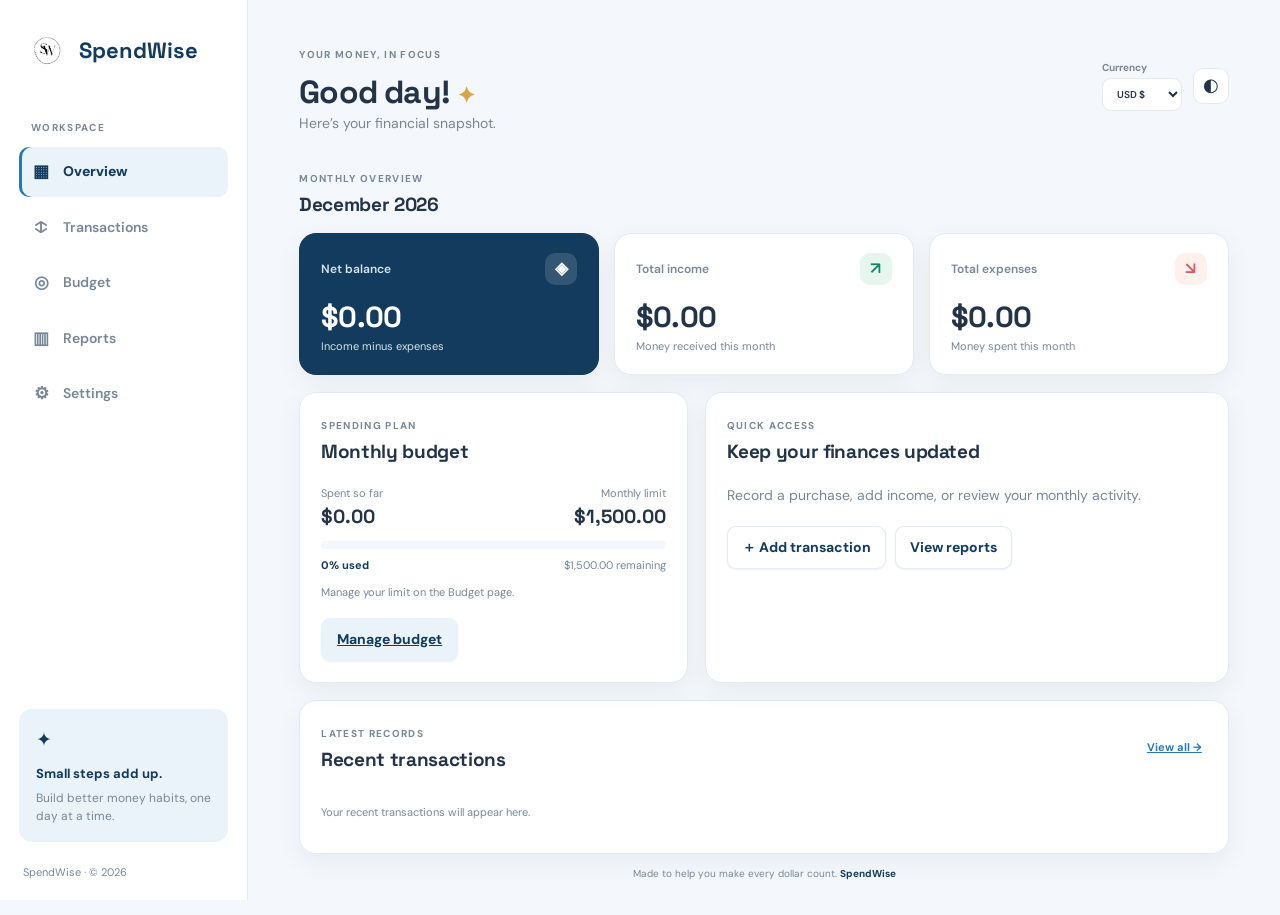
==== commit 122eb5a9: "Bust cached stylesheet for updated button states" ====
--- a/index.html
+++ b/index.html
@@ -1 +1 @@
-<!doctype html><html lang="en"><head><meta charset="utf-8"><meta name="viewport" content="width=device-width, initial-scale=1"><meta name="theme-color" content="#123b5d"><title>Overview | SpendWise</title><link rel="icon" href="./Assets/Logo.jpg"><link rel="preconnect" href="https://fonts.googleapis.com"><link rel="preconnect" href="https://fonts.gstatic.com" crossorigin><link href="https://fonts.googleapis.com/css2?family=DM+Sans:wght@400;500;600;700&family=Space+Grotesk:wght@500;600;700&display=swap" rel="stylesheet"><link rel="stylesheet" href="./styles.css"><script src="./js/app.js" defer></script><script src="./js/dashboard.js" defer></script></head><body><div class="app-shell"><aside class="sidebar"><a class="brand" href="./index.html"><img src="./Assets/Logo.jpg" alt="" width="42" height="42"><span>SpendWise</span></a><div class="nav-caption">WORKSPACE</div><nav class="navigation" aria-label="Main navigation"><a class="nav-link active" href="./index.html"><span>▦</span> Overview</a><a class="nav-link" href="./transactions.html"><span>↕</span> Transactions</a><a class="nav-link" href="./budget.html"><span>◎</span> Budget</a><a class="nav-link" href="./reports.html"><span>▥</span> Reports</a><a class="nav-link" href="./settings.html"><span>⚙</span> Settings</a></nav><div class="sidebar-bottom"><div class="sidebar-note"><span class="note-icon">✦</span><strong>Small steps add up.</strong><p>Build better money habits, one day at a time.</p></div><div class="sidebar-footer">SpendWise · © <span id="currentYear"></span></div></div></aside><main class="main-content"><header class="topbar"><div><p class="eyebrow">YOUR MONEY, IN FOCUS</p><h1>Good day! <span class="wave">✦</span></h1><p class="page-subtitle">Here’s your financial snapshot.</p></div><div class="topbar-actions"><label class="currency-control"><span>Currency</span><select id="currencySelect"><option value="USD">USD $</option><option value="KES">KES KSh</option><option value="SSP">SSP £</option><option value="EUR">EUR €</option><option value="GBP">GBP £</option></select></label><button class="icon-button theme-button" id="themeToggle" type="button" aria-label="Toggle dark theme">◐</button></div></header><section class="month-toolbar"><div><span class="eyebrow">MONTHLY OVERVIEW</span><h2 id="monthLabel"></h2></div></section><section class="summary-grid"><article class="summary-card balance-card"><div class="summary-top"><span>Net balance</span><span class="summary-icon">◈</span></div><strong id="netBalance"></strong><p>Income minus expenses</p></article><article class="summary-card"><div class="summary-top"><span>Total income</span><span class="summary-icon income-icon">↗</span></div><strong id="totalIncome"></strong><p>Money received this month</p></article><article class="summary-card"><div class="summary-top"><span>Total expenses</span><span class="summary-icon expense-icon">↘</span></div><strong id="totalExpenses"></strong><p>Money spent this month</p></article></section><section class="content-grid"><article class="panel"><div class="panel-heading"><div><span class="eyebrow">SPENDING PLAN</span><h2>Monthly budget</h2></div></div><div class="budget-numbers"><div><span class="muted">Spent so far</span><strong id="spent"></strong></div><div class="align-right"><span class="muted">Monthly limit</span><strong id="limit"></strong></div></div><div class="progress-track"><span id="progress"></span></div><div class="progress-meta"><strong id="percent"></strong><span id="remaining"></span></div><p class="budget-message">Manage your limit on the Budget page.</p><a class="button button-secondary" href="./budget.html">Manage budget</a></article><article class="panel"><div class="panel-heading"><div><span class="eyebrow">QUICK ACCESS</span><h2>Keep your finances updated</h2></div></div><p class="page-subtitle">Record a purchase, add income, or review your monthly activity.</p><div class="quick-links"><a class="button button-primary" href="./transactions.html">＋ Add transaction</a><a class="button button-secondary" href="./reports.html">View reports</a></div></article></section><section class="panel"><div class="panel-heading"><div><span class="eyebrow">LATEST RECORDS</span><h2>Recent transactions</h2></div><a class="text-button" href="./transactions.html">View all →</a></div><div id="recentList" class="transaction-list"></div><p class="muted" id="noRecent">Your recent transactions will appear here.</p></section><footer class="main-footer">Made to help you make every dollar count. <span>SpendWise</span></footer></main></div><div class="toast" id="toast" role="status" aria-live="polite"></div></body></html>+<!doctype html><html lang="en"><head><meta charset="utf-8"><meta name="viewport" content="width=device-width, initial-scale=1"><meta name="theme-color" content="#123b5d"><title>Overview | SpendWise</title><link rel="icon" href="./Assets/Logo.jpg"><link rel="preconnect" href="https://fonts.googleapis.com"><link rel="preconnect" href="https://fonts.gstatic.com" crossorigin><link href="https://fonts.googleapis.com/css2?family=DM+Sans:wght@400;500;600;700&family=Space+Grotesk:wght@500;600;700&display=swap" rel="stylesheet"><link rel="stylesheet" href="./styles.css?v=20261110-buttons"><script src="./js/app.js" defer></script><script src="./js/dashboard.js" defer></script></head><body><div class="app-shell"><aside class="sidebar"><a class="brand" href="./index.html"><img src="./Assets/Logo.jpg" alt="" width="42" height="42"><span>SpendWise</span></a><div class="nav-caption">WORKSPACE</div><nav class="navigation" aria-label="Main navigation"><a class="nav-link active" href="./index.html"><span>▦</span> Overview</a><a class="nav-link" href="./transactions.html"><span>↕</span> Transactions</a><a class="nav-link" href="./budget.html"><span>◎</span> Budget</a><a class="nav-link" href="./reports.html"><span>▥</span> Reports</a><a class="nav-link" href="./settings.html"><span>⚙</span> Settings</a></nav><div class="sidebar-bottom"><div class="sidebar-note"><span class="note-icon">✦</span><strong>Small steps add up.</strong><p>Build better money habits, one day at a time.</p></div><div class="sidebar-footer">SpendWise · © <span id="currentYear"></span></div></div></aside><main class="main-content"><header class="topbar"><div><p class="eyebrow">YOUR MONEY, IN FOCUS</p><h1>Good day! <span class="wave">✦</span></h1><p class="page-subtitle">Here’s your financial snapshot.</p></div><div class="topbar-actions"><label class="currency-control"><span>Currency</span><select id="currencySelect"><option value="USD">USD $</option><option value="KES">KES KSh</option><option value="SSP">SSP £</option><option value="EUR">EUR €</option><option value="GBP">GBP £</option></select></label><button class="icon-button theme-button" id="themeToggle" type="button" aria-label="Toggle dark theme">◐</button></div></header><section class="month-toolbar"><div><span class="eyebrow">MONTHLY OVERVIEW</span><h2 id="monthLabel"></h2></div></section><section class="summary-grid"><article class="summary-card balance-card"><div class="summary-top"><span>Net balance</span><span class="summary-icon">◈</span></div><strong id="netBalance"></strong><p>Income minus expenses</p></article><article class="summary-card"><div class="summary-top"><span>Total income</span><span class="summary-icon income-icon">↗</span></div><strong id="totalIncome"></strong><p>Money received this month</p></article><article class="summary-card"><div class="summary-top"><span>Total expenses</span><span class="summary-icon expense-icon">↘</span></div><strong id="totalExpenses"></strong><p>Money spent this month</p></article></section><section class="content-grid"><article class="panel"><div class="panel-heading"><div><span class="eyebrow">SPENDING PLAN</span><h2>Monthly budget</h2></div></div><div class="budget-numbers"><div><span class="muted">Spent so far</span><strong id="spent"></strong></div><div class="align-right"><span class="muted">Monthly limit</span><strong id="limit"></strong></div></div><div class="progress-track"><span id="progress"></span></div><div class="progress-meta"><strong id="percent"></strong><span id="remaining"></span></div><p class="budget-message">Manage your limit on the Budget page.</p><a class="button button-secondary" href="./budget.html">Manage budget</a></article><article class="panel"><div class="panel-heading"><div><span class="eyebrow">QUICK ACCESS</span><h2>Keep your finances updated</h2></div></div><p class="page-subtitle">Record a purchase, add income, or review your monthly activity.</p><div class="quick-links"><a class="button button-primary" href="./transactions.html">＋ Add transaction</a><a class="button button-secondary" href="./reports.html">View reports</a></div></article></section><section class="panel"><div class="panel-heading"><div><span class="eyebrow">LATEST RECORDS</span><h2>Recent transactions</h2></div><a class="text-button" href="./transactions.html">View all →</a></div><div id="recentList" class="transaction-list"></div><p class="muted" id="noRecent">Your recent transactions will appear here.</p></section><footer class="main-footer">Made to help you make every dollar count. <span>SpendWise</span></footer></main></div><div class="toast" id="toast" role="status" aria-live="polite"></div></body></html>
--- a/styles.css
+++ b/styles.css
@@ -5,4 +5,143 @@
 @media(max-width:1050px){.app-shell{grid-template-columns:210px minmax(0,1fr)}.sidebar{padding-inline:14px}.content-grid,.lower-grid{grid-template-columns:1fr}.chart-wrap{height:180px}.main-content{padding-inline:25px}}
 @media(max-width:700px){.app-shell{display:block}.sidebar{position:relative;height:auto;padding:12px 15px;border-right:0;border-bottom:1px solid var(--border)}.brand{margin:0 0 12px 2px;font-size:19px}.brand img{width:35px;height:35px}.nav-caption,.sidebar-bottom{display:none}.navigation{display:flex;gap:4px;overflow-x:auto}.nav-link{white-space:nowrap;justify-content:center;padding:9px 11px;font-size:11px;flex:1}.nav-link span{font-size:14px}.main-content{padding:24px 15px 18px}.topbar{align-items:flex-start;flex-direction:column;margin-bottom:25px}.topbar-actions{width:100%;flex-wrap:wrap}.topbar-actions .button-primary{margin-left:auto}.summary-grid{grid-template-columns:1fr 1fr;gap:10px}.summary-card{padding:15px}.summary-card:first-child{grid-column:1/-1}.summary-card>strong{font-size:23px}.content-grid{gap:12px;margin-bottom:12px}.panel{padding:17px}.month-toolbar h2{font-size:17px}.transaction-row{grid-template-columns:32px minmax(0,1fr) auto}.transaction-actions{grid-column:2/-1;justify-self:end;margin-top:-4px}.transaction-amount{grid-column:3;grid-row:1}.transaction-tools{flex-wrap:wrap}.transaction-tools input{flex-basis:100%}.transaction-tools select{width:100%}.chart-wrap{height:145px}}
 @media(max-width:390px){.nav-link{padding:8px 7px;font-size:10px;gap:5px}.nav-link span{display:none}.topbar-actions .button-primary{padding:9px 11px;font-size:11px}.currency-control select{max-width:105px}.summary-card{padding:13px}.summary-card>strong{font-size:20px}.panel{padding:14px}.form-row{grid-template-columns:1fr}.inline-form{flex-wrap:wrap}.inline-form button{width:100%}}
-@media(prefers-reduced-motion:reduce){*,*::before,*::after{scroll-behavior:auto!important;transition:none!important;animation:none!important}}+@media(prefers-reduced-motion:reduce){*,*::before,*::after{scroll-behavior:auto!important;transition:none!important;animation:none!important}}
+.quick-links{display:flex;flex-wrap:wrap;gap:9px;margin-top:20px}.quick-links a{text-decoration:none}.settings-panel{margin-bottom:17px}.settings-panel>label{display:block;font-size:12px;font-weight:700;color:var(--muted);margin-bottom:7px}.settings-panel select{padding:11px;border:1px solid var(--border);border-radius:9px;background:var(--surface);color:var(--text);min-width:min(100%,320px)}.settings-row{display:flex;align-items:center;justify-content:space-between;gap:15px;border-top:1px solid var(--border);padding-top:17px;margin-top:20px}.settings-row p{margin:3px 0}.button-danger{background:#fff0ee;color:#b83d3d}.report-chart{height:190px;align-items:flex-end}.report-chart .chart-column{min-width:0}.report-chart .chart-bar{width:min(100%,14px)}.report-chart small{font-size:9px;color:var(--muted)}.empty-state{padding:20px}.transaction-actions{display:flex;gap:3px}.transaction-actions button{width:28px;height:28px;border:0;background:transparent}.progress-track span.over{background:var(--red)}@media(max-width:700px){.settings-row{align-items:flex-start;flex-direction:column}.quick-links a{flex:1;text-align:center}.report-chart{height:150px}}
+
+/* Shared interactive button states */
+.button,.icon-button,.text-button,.transaction-actions button,.quick-links a{
+  -webkit-tap-highlight-color:transparent;
+}
+.button{
+  display:inline-flex;
+  align-items:center;
+  justify-content:center;
+  gap:7px;
+  border:1px solid transparent;
+  box-shadow:0 1px 2px rgba(18,59,93,.08);
+  transition:background-color .18s ease,color .18s ease,border-color .18s ease,box-shadow .18s ease,transform .18s ease,filter .18s ease;
+}
+.button-primary:hover{
+  background:var(--blue);
+  box-shadow:0 6px 15px rgba(40,120,181,.2);
+  transform:translateY(-2px);
+}
+.button-secondary:hover{
+  background:var(--blue);
+  color:#fff;
+  box-shadow:0 5px 13px rgba(40,120,181,.16);
+  transform:translateY(-2px);
+}
+.button-danger:hover{
+  background:var(--red);
+  color:#fff;
+  box-shadow:0 5px 13px rgba(214,90,90,.18);
+  transform:translateY(-2px);
+}
+.button:active,.icon-button:active,.transaction-actions button:active{
+  transform:translateY(0) scale(.97);
+  box-shadow:none;
+}
+.button:focus-visible,.icon-button:focus-visible,.text-button:focus-visible,
+.transaction-actions button:focus-visible,.quick-links a:focus-visible{
+  outline:3px solid color-mix(in srgb,var(--blue) 45%,transparent);
+  outline-offset:3px;
+}
+.button:disabled,.button[aria-disabled="true"],.icon-button:disabled{
+  opacity:.48;
+  cursor:not-allowed;
+  transform:none;
+  box-shadow:none;
+}
+.icon-button{
+  transition:background-color .18s ease,color .18s ease,border-color .18s ease,box-shadow .18s ease,transform .18s ease;
+}
+.icon-button:hover{
+  background:var(--blue-soft);
+  border-color:color-mix(in srgb,var(--blue) 35%,var(--border));
+  color:var(--navy);
+  box-shadow:0 3px 9px rgba(18,59,93,.08);
+  transform:translateY(-1px);
+}
+.text-button{
+  border-radius:7px;
+  transition:background-color .18s ease,color .18s ease;
+}
+.text-button:hover{
+  background:var(--blue-soft);
+  color:var(--navy);
+  text-decoration:none;
+}
+.transaction-actions button{
+  display:inline-grid;
+  place-items:center;
+  border-radius:7px;
+  color:var(--muted);
+  cursor:pointer;
+  transition:background-color .18s ease,color .18s ease,transform .18s ease;
+}
+.transaction-actions button:hover{
+  background:var(--blue-soft);
+  color:var(--navy);
+  transform:translateY(-1px);
+}
+.transaction-actions button.danger-text:hover{
+  background:#fff0ee;
+  color:#b83d3d!important;
+}
+.quick-links a{
+  display:inline-flex;
+  align-items:center;
+  justify-content:center;
+  padding:10px 14px;
+  border:1px solid var(--border);
+  border-radius:9px;
+  background:var(--surface);
+  color:var(--navy);
+  font-weight:700;
+  transition:background-color .18s ease,color .18s ease,border-color .18s ease,box-shadow .18s ease,transform .18s ease;
+}
+.quick-links a:hover{
+  background:var(--blue-soft);
+  border-color:color-mix(in srgb,var(--blue) 35%,var(--border));
+  box-shadow:0 4px 12px rgba(18,59,93,.07);
+  transform:translateY(-2px);
+}
+@media(hover:none){
+  .button:hover,.icon-button:hover,.transaction-actions button:hover,.quick-links a:hover{
+    transform:none;
+  }
+}
+@media(prefers-reduced-motion:reduce){
+  .button,.icon-button,.text-button,.transaction-actions button,.quick-links a{
+    transition:none!important;
+  }
+}
+
+
+/* Persistent active/current states */
+.nav-link.active{
+  position:relative;
+  background:var(--blue-soft);
+  color:var(--navy);
+  font-weight:800;
+  box-shadow:inset 3px 0 0 var(--blue);
+}
+.button.active,.button[aria-pressed="true"],.button[aria-current="page"]{
+  background:var(--blue);
+  color:#fff;
+  border-color:var(--blue);
+  box-shadow:inset 0 1px 2px rgba(0,0,0,.12),0 2px 7px rgba(40,120,181,.14);
+  transform:none;
+}
+.button-secondary.active,.button-secondary[aria-pressed="true"]{
+  background:var(--navy);
+  color:#fff;
+  border-color:var(--navy);
+}
+.icon-button.active,.icon-button[aria-pressed="true"]{
+  background:var(--blue);
+  border-color:var(--blue);
+  color:#fff;
+  box-shadow:0 2px 8px rgba(40,120,181,.18);
+}
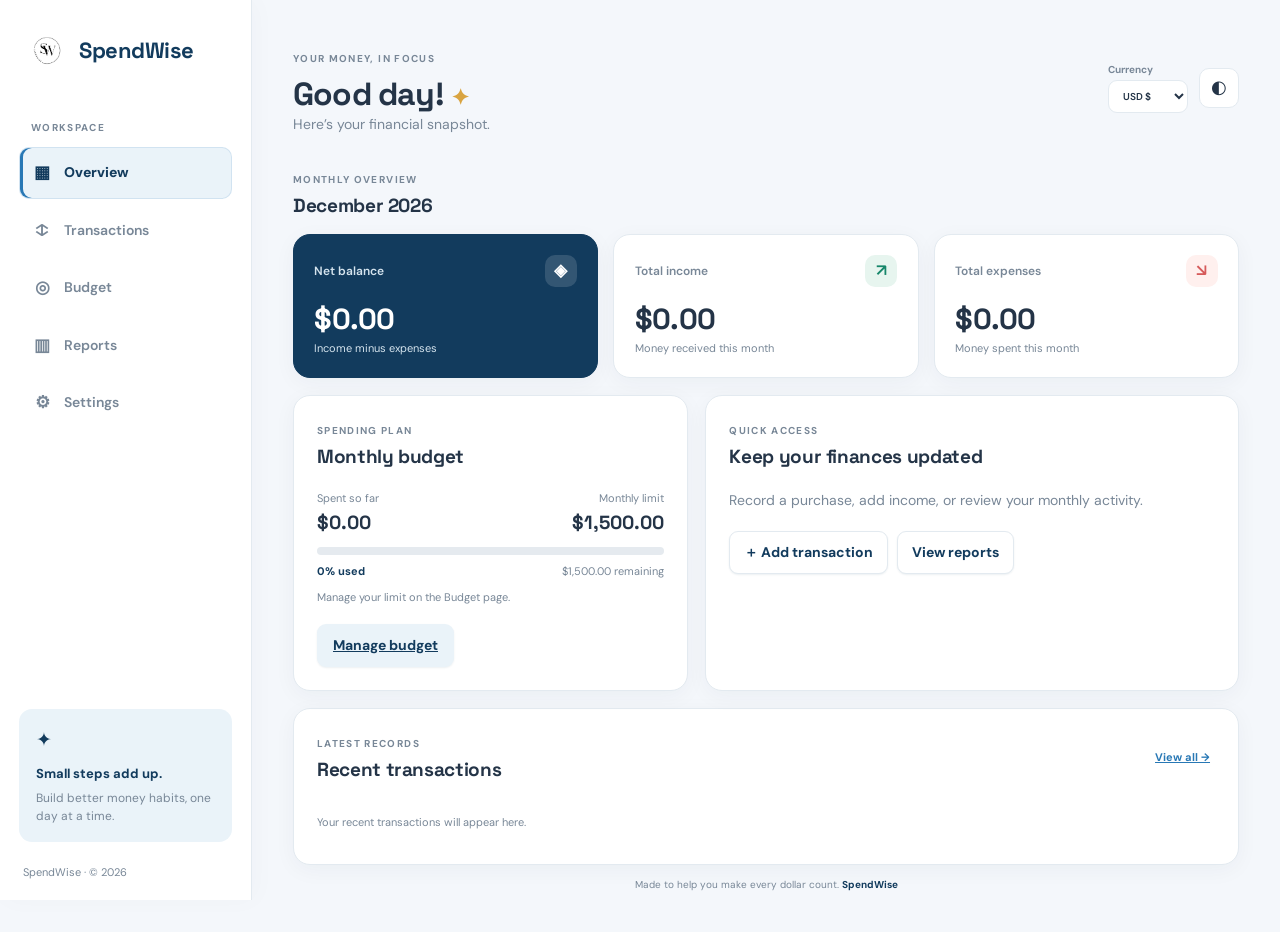
==== commit 223bb2b2: "Refresh responsive stylesheet on index.html" ====
--- a/index.html
+++ b/index.html
@@ -1 +1 @@
-<!doctype html><html lang="en"><head><meta charset="utf-8"><meta name="viewport" content="width=device-width, initial-scale=1"><meta name="theme-color" content="#123b5d"><title>Overview | SpendWise</title><link rel="icon" href="./Assets/Logo.jpg"><link rel="preconnect" href="https://fonts.googleapis.com"><link rel="preconnect" href="https://fonts.gstatic.com" crossorigin><link href="https://fonts.googleapis.com/css2?family=DM+Sans:wght@400;500;600;700&family=Space+Grotesk:wght@500;600;700&display=swap" rel="stylesheet"><link rel="stylesheet" href="./styles.css?v=20261110-buttons"><script src="./js/app.js" defer></script><script src="./js/dashboard.js" defer></script></head><body><div class="app-shell"><aside class="sidebar"><a class="brand" href="./index.html"><img src="./Assets/Logo.jpg" alt="" width="42" height="42"><span>SpendWise</span></a><div class="nav-caption">WORKSPACE</div><nav class="navigation" aria-label="Main navigation"><a class="nav-link active" href="./index.html"><span>▦</span> Overview</a><a class="nav-link" href="./transactions.html"><span>↕</span> Transactions</a><a class="nav-link" href="./budget.html"><span>◎</span> Budget</a><a class="nav-link" href="./reports.html"><span>▥</span> Reports</a><a class="nav-link" href="./settings.html"><span>⚙</span> Settings</a></nav><div class="sidebar-bottom"><div class="sidebar-note"><span class="note-icon">✦</span><strong>Small steps add up.</strong><p>Build better money habits, one day at a time.</p></div><div class="sidebar-footer">SpendWise · © <span id="currentYear"></span></div></div></aside><main class="main-content"><header class="topbar"><div><p class="eyebrow">YOUR MONEY, IN FOCUS</p><h1>Good day! <span class="wave">✦</span></h1><p class="page-subtitle">Here’s your financial snapshot.</p></div><div class="topbar-actions"><label class="currency-control"><span>Currency</span><select id="currencySelect"><option value="USD">USD $</option><option value="KES">KES KSh</option><option value="SSP">SSP £</option><option value="EUR">EUR €</option><option value="GBP">GBP £</option></select></label><button class="icon-button theme-button" id="themeToggle" type="button" aria-label="Toggle dark theme">◐</button></div></header><section class="month-toolbar"><div><span class="eyebrow">MONTHLY OVERVIEW</span><h2 id="monthLabel"></h2></div></section><section class="summary-grid"><article class="summary-card balance-card"><div class="summary-top"><span>Net balance</span><span class="summary-icon">◈</span></div><strong id="netBalance"></strong><p>Income minus expenses</p></article><article class="summary-card"><div class="summary-top"><span>Total income</span><span class="summary-icon income-icon">↗</span></div><strong id="totalIncome"></strong><p>Money received this month</p></article><article class="summary-card"><div class="summary-top"><span>Total expenses</span><span class="summary-icon expense-icon">↘</span></div><strong id="totalExpenses"></strong><p>Money spent this month</p></article></section><section class="content-grid"><article class="panel"><div class="panel-heading"><div><span class="eyebrow">SPENDING PLAN</span><h2>Monthly budget</h2></div></div><div class="budget-numbers"><div><span class="muted">Spent so far</span><strong id="spent"></strong></div><div class="align-right"><span class="muted">Monthly limit</span><strong id="limit"></strong></div></div><div class="progress-track"><span id="progress"></span></div><div class="progress-meta"><strong id="percent"></strong><span id="remaining"></span></div><p class="budget-message">Manage your limit on the Budget page.</p><a class="button button-secondary" href="./budget.html">Manage budget</a></article><article class="panel"><div class="panel-heading"><div><span class="eyebrow">QUICK ACCESS</span><h2>Keep your finances updated</h2></div></div><p class="page-subtitle">Record a purchase, add income, or review your monthly activity.</p><div class="quick-links"><a class="button button-primary" href="./transactions.html">＋ Add transaction</a><a class="button button-secondary" href="./reports.html">View reports</a></div></article></section><section class="panel"><div class="panel-heading"><div><span class="eyebrow">LATEST RECORDS</span><h2>Recent transactions</h2></div><a class="text-button" href="./transactions.html">View all →</a></div><div id="recentList" class="transaction-list"></div><p class="muted" id="noRecent">Your recent transactions will appear here.</p></section><footer class="main-footer">Made to help you make every dollar count. <span>SpendWise</span></footer></main></div><div class="toast" id="toast" role="status" aria-live="polite"></div></body></html>+<!doctype html><html lang="en"><head><meta charset="utf-8"><meta name="viewport" content="width=device-width, initial-scale=1"><meta name="theme-color" content="#123b5d"><title>Overview | SpendWise</title><link rel="icon" href="./Assets/Logo.jpg"><link rel="preconnect" href="https://fonts.googleapis.com"><link rel="preconnect" href="https://fonts.gstatic.com" crossorigin><link href="https://fonts.googleapis.com/css2?family=DM+Sans:wght@400;500;600;700&family=Space+Grotesk:wght@500;600;700&display=swap" rel="stylesheet"><link rel="stylesheet" href="./styles.css?v=20261110-responsive-2"><script src="./js/app.js" defer></script><script src="./js/dashboard.js" defer></script></head><body><div class="app-shell"><aside class="sidebar"><a class="brand" href="./index.html"><img src="./Assets/Logo.jpg" alt="" width="42" height="42"><span>SpendWise</span></a><div class="nav-caption">WORKSPACE</div><nav class="navigation" aria-label="Main navigation"><a class="nav-link active" href="./index.html"><span>▦</span> Overview</a><a class="nav-link" href="./transactions.html"><span>↕</span> Transactions</a><a class="nav-link" href="./budget.html"><span>◎</span> Budget</a><a class="nav-link" href="./reports.html"><span>▥</span> Reports</a><a class="nav-link" href="./settings.html"><span>⚙</span> Settings</a></nav><div class="sidebar-bottom"><div class="sidebar-note"><span class="note-icon">✦</span><strong>Small steps add up.</strong><p>Build better money habits, one day at a time.</p></div><div class="sidebar-footer">SpendWise · © <span id="currentYear"></span></div></div></aside><main class="main-content"><header class="topbar"><div><p class="eyebrow">YOUR MONEY, IN FOCUS</p><h1>Good day! <span class="wave">✦</span></h1><p class="page-subtitle">Here’s your financial snapshot.</p></div><div class="topbar-actions"><label class="currency-control"><span>Currency</span><select id="currencySelect"><option value="USD">USD $</option><option value="KES">KES KSh</option><option value="SSP">SSP £</option><option value="EUR">EUR €</option><option value="GBP">GBP £</option></select></label><button class="icon-button theme-button" id="themeToggle" type="button" aria-label="Toggle dark theme">◐</button></div></header><section class="month-toolbar"><div><span class="eyebrow">MONTHLY OVERVIEW</span><h2 id="monthLabel"></h2></div></section><section class="summary-grid"><article class="summary-card balance-card"><div class="summary-top"><span>Net balance</span><span class="summary-icon">◈</span></div><strong id="netBalance"></strong><p>Income minus expenses</p></article><article class="summary-card"><div class="summary-top"><span>Total income</span><span class="summary-icon income-icon">↗</span></div><strong id="totalIncome"></strong><p>Money received this month</p></article><article class="summary-card"><div class="summary-top"><span>Total expenses</span><span class="summary-icon expense-icon">↘</span></div><strong id="totalExpenses"></strong><p>Money spent this month</p></article></section><section class="content-grid"><article class="panel"><div class="panel-heading"><div><span class="eyebrow">SPENDING PLAN</span><h2>Monthly budget</h2></div></div><div class="budget-numbers"><div><span class="muted">Spent so far</span><strong id="spent"></strong></div><div class="align-right"><span class="muted">Monthly limit</span><strong id="limit"></strong></div></div><div class="progress-track"><span id="progress"></span></div><div class="progress-meta"><strong id="percent"></strong><span id="remaining"></span></div><p class="budget-message">Manage your limit on the Budget page.</p><a class="button button-secondary" href="./budget.html">Manage budget</a></article><article class="panel"><div class="panel-heading"><div><span class="eyebrow">QUICK ACCESS</span><h2>Keep your finances updated</h2></div></div><p class="page-subtitle">Record a purchase, add income, or review your monthly activity.</p><div class="quick-links"><a class="button button-primary" href="./transactions.html">＋ Add transaction</a><a class="button button-secondary" href="./reports.html">View reports</a></div></article></section><section class="panel"><div class="panel-heading"><div><span class="eyebrow">LATEST RECORDS</span><h2>Recent transactions</h2></div><a class="text-button" href="./transactions.html">View all →</a></div><div id="recentList" class="transaction-list"></div><p class="muted" id="noRecent">Your recent transactions will appear here.</p></section><footer class="main-footer">Made to help you make every dollar count. <span>SpendWise</span></footer></main></div><div class="toast" id="toast" role="status" aria-live="polite"></div></body></html>
--- a/styles.css
+++ b/styles.css
@@ -145,3 +145,234 @@
   color:#fff;
   box-shadow:0 2px 8px rgba(40,120,181,.18);
 }
+
+
+/* =========================================================
+   SpendWise UI refinement — responsive layout system
+   ========================================================= */
+:root{
+  --content-gutter:clamp(16px,3.2vw,48px);
+  --surface-raised:var(--surface);
+  --focus-ring:0 0 0 4px color-mix(in srgb,var(--blue) 18%,transparent);
+}
+html{scroll-padding-top:24px}
+body{
+  min-width:320px;
+  -webkit-font-smoothing:antialiased;
+  text-rendering:optimizeLegibility;
+}
+.app-shell{grid-template-columns:252px minmax(0,1fr)}
+.sidebar{
+  z-index:20;
+  box-shadow:4px 0 24px rgba(18,59,93,.025);
+}
+.brand{letter-spacing:-.45px}
+.nav-link{
+  min-height:44px;
+  border:1px solid transparent;
+}
+.nav-link.active{
+  border-color:color-mix(in srgb,var(--blue) 13%,transparent);
+}
+.main-content{
+  width:min(1500px,100%);
+  padding:clamp(24px,3.2vw,48px) var(--content-gutter) 28px;
+}
+.topbar{align-items:center}
+.topbar h1{line-height:1.15}
+.topbar-actions{flex-shrink:0}
+.summary-grid{gap:clamp(10px,1.2vw,17px)}
+.summary-card,.panel{
+  box-shadow:0 5px 22px rgba(22,54,79,.045);
+  transition:border-color .18s ease,box-shadow .18s ease;
+}
+.summary-card:hover,.panel:hover{
+  border-color:color-mix(in srgb,var(--blue) 18%,var(--border));
+}
+.summary-card{padding:clamp(16px,1.6vw,23px)}
+.panel{padding:clamp(17px,1.8vw,25px)}
+.panel-heading{flex-wrap:wrap}
+.button{min-height:40px}
+.icon-button{min-width:40px;min-height:40px}
+input,select,textarea{max-width:100%}
+.inline-form input,.transaction-tools input,.transaction-tools select,
+.settings-panel select{min-height:42px}
+.transaction-row{min-height:58px}
+.transaction-description strong{font-size:12px}
+.transaction-description span{font-size:11px}
+.transaction-amount{font-size:12px}
+.chart-column small{font-size:9px}
+.progress-track,.mini-track{background:color-mix(in srgb,var(--muted) 12%,var(--bg))}
+.modal-card{max-height:min(90dvh,780px);overflow-y:auto}
+.toast{width:max-content;max-width:calc(100vw - 32px);text-align:center}
+:where(a,button,input,select,textarea):focus-visible{
+  outline:3px solid color-mix(in srgb,var(--blue) 55%,transparent);
+  outline-offset:3px;
+  box-shadow:var(--focus-ring);
+}
+
+/* Wide laptops and desktop monitors */
+@media(min-width:1500px){
+  .app-shell{grid-template-columns:270px minmax(0,1fr)}
+  .sidebar{padding-inline:22px}
+  .main-content{padding-inline:clamp(44px,4vw,72px)}
+  .summary-grid{gap:20px}
+  .content-grid{gap:20px}
+}
+
+/* Tablet and compact laptop */
+@media(max-width:1050px){
+  .app-shell{grid-template-columns:210px minmax(0,1fr)}
+  .sidebar{padding:24px 13px 18px}
+  .brand{font-size:20px;margin-left:3px}
+  .main-content{padding:28px 22px 22px}
+  .summary-grid{grid-template-columns:repeat(3,minmax(0,1fr))}
+  .content-grid,.lower-grid{grid-template-columns:repeat(2,minmax(0,1fr))}
+  .panel{min-width:0}
+  .chart-wrap{height:160px}
+}
+
+/* Small tablets and large phones */
+@media(max-width:760px){
+  .app-shell{display:block;min-height:100vh}
+  .sidebar{
+    position:sticky;
+    top:0;
+    height:auto;
+    padding:10px 14px 9px;
+    border:0;
+    border-bottom:1px solid var(--border);
+    box-shadow:0 5px 18px rgba(18,59,93,.07);
+    background:color-mix(in srgb,var(--surface) 94%,transparent);
+    backdrop-filter:blur(14px);
+  }
+  .brand{margin:0 0 9px 2px;font-size:19px;gap:9px}
+  .brand img{width:34px;height:34px}
+  .nav-caption,.sidebar-bottom{display:none}
+  .navigation{
+    display:flex;
+    gap:5px;
+    overflow-x:auto;
+    overflow-y:hidden;
+    padding:0 0 2px;
+    scrollbar-width:none;
+    -webkit-overflow-scrolling:touch;
+  }
+  .navigation::-webkit-scrollbar{display:none}
+  .nav-link{
+    flex:0 0 auto;
+    min-height:39px;
+    padding:8px 12px;
+    font-size:11px;
+    border-radius:9px;
+  }
+  .nav-link span{font-size:14px;width:auto}
+  .nav-link.active{box-shadow:inset 0 -2px 0 var(--blue)}
+  .main-content{padding:23px 16px 20px}
+  .topbar{
+    align-items:flex-start;
+    flex-direction:row;
+    flex-wrap:wrap;
+    gap:14px;
+    margin-bottom:22px;
+  }
+  .topbar>div:first-child{min-width:0;flex:1 1 220px}
+  .topbar-actions{width:auto;gap:8px}
+  .topbar-actions .button-primary{margin-left:0}
+  .summary-grid{grid-template-columns:repeat(2,minmax(0,1fr))}
+  .summary-card:first-child{grid-column:auto}
+  .content-grid,.lower-grid{grid-template-columns:1fr;gap:12px}
+  .panel{padding:18px}
+  .month-toolbar{gap:10px;align-items:flex-end}
+  .transaction-tools{flex-wrap:wrap}
+  .transaction-tools input{flex:1 1 100%}
+  .transaction-tools select{flex:1 1 140px;width:auto}
+  .quick-links{display:grid;grid-template-columns:repeat(2,minmax(0,1fr))}
+  .quick-links a{min-width:0}
+  .settings-row{align-items:flex-start;flex-direction:column}
+  .report-chart{height:170px}
+}
+
+/* Mobile phones */
+@media(max-width:520px){
+  .main-content{padding:20px 13px 18px}
+  .topbar{gap:12px;margin-bottom:20px}
+  .topbar h1{font-size:25px}
+  .page-subtitle{font-size:12px}
+  .topbar-actions{
+    flex:1 1 100%;
+    display:flex;
+    align-items:center;
+    flex-wrap:wrap;
+  }
+  .topbar-actions .button-primary{margin-left:auto}
+  .currency-control select{min-height:39px}
+  .summary-grid{gap:9px}
+  .summary-card{padding:14px; border-radius:14px}
+  .summary-top{font-size:11px;gap:6px}
+  .summary-icon{width:29px;height:29px}
+  .summary-card>strong{font-size:clamp(19px,6vw,24px);margin:10px 0 2px}
+  .summary-card p{font-size:10px}
+  .panel{padding:15px;border-radius:14px}
+  .panel-heading{margin-bottom:15px}
+  .panel h2,.month-toolbar h2{font-size:17px}
+  .budget-numbers strong{font-size:17px}
+  .inline-form{flex-wrap:wrap}
+  .inline-form input{flex:1 1 100%}
+  .inline-form button{width:100%}
+  .transaction-row{
+    grid-template-columns:32px minmax(0,1fr) auto;
+    gap:8px;
+    padding:10px 0;
+  }
+  .transaction-actions{
+    grid-column:2/-1;
+    justify-self:end;
+    margin-top:-2px;
+  }
+  .transaction-actions button{width:34px;height:34px}
+  .transaction-description strong{font-size:11px}
+  .transaction-description span{font-size:10px}
+  .transaction-amount{font-size:11px}
+  .month-toolbar{align-items:center}
+  .month-controls{flex-shrink:0}
+  .month-controls .icon-button{width:36px;min-width:36px;height:36px;min-height:36px}
+  .chart-wrap{height:140px}
+  .report-chart{height:145px}
+  .form-row{grid-template-columns:1fr}
+  .modal-card{padding:18px;border-radius:15px}
+  .modal-actions{display:grid;grid-template-columns:1fr 1fr}
+  .modal-actions .button{width:100%}
+  .quick-links{grid-template-columns:1fr}
+  .quick-links a{width:100%}
+  .settings-panel select{width:100%;min-width:0}
+  .settings-row .button{width:100%}
+  .main-footer{padding:16px 8px}
+}
+
+/* Very narrow devices */
+@media(max-width:360px){
+  .sidebar{padding-inline:9px}
+  .brand{font-size:17px}
+  .nav-link{padding:8px 9px;font-size:10px}
+  .nav-link span{display:none}
+  .main-content{padding-inline:10px}
+  .summary-card{padding:11px}
+  .summary-card>strong{font-size:18px}
+  .panel{padding:12px}
+  .topbar h1{font-size:23px}
+  .button{padding:9px 11px;font-size:12px}
+  .transaction-row{grid-template-columns:29px minmax(0,1fr) auto;gap:6px}
+  .transaction-icon{width:29px;height:29px}
+}
+
+/* Prevent accidental horizontal scrolling in data-heavy sections */
+.content-grid>*,.summary-grid>*,.panel,.summary-card,
+.transaction-list,.transaction-row,.category-row{min-width:0}
+.transaction-tools>*{max-width:100%}
+@media(hover:none){
+  .summary-card:hover,.panel:hover{border-color:var(--border);box-shadow:var(--shadow)}
+}
+@media(prefers-reduced-motion:reduce){
+  .summary-card,.panel{transition:none!important}
+}
